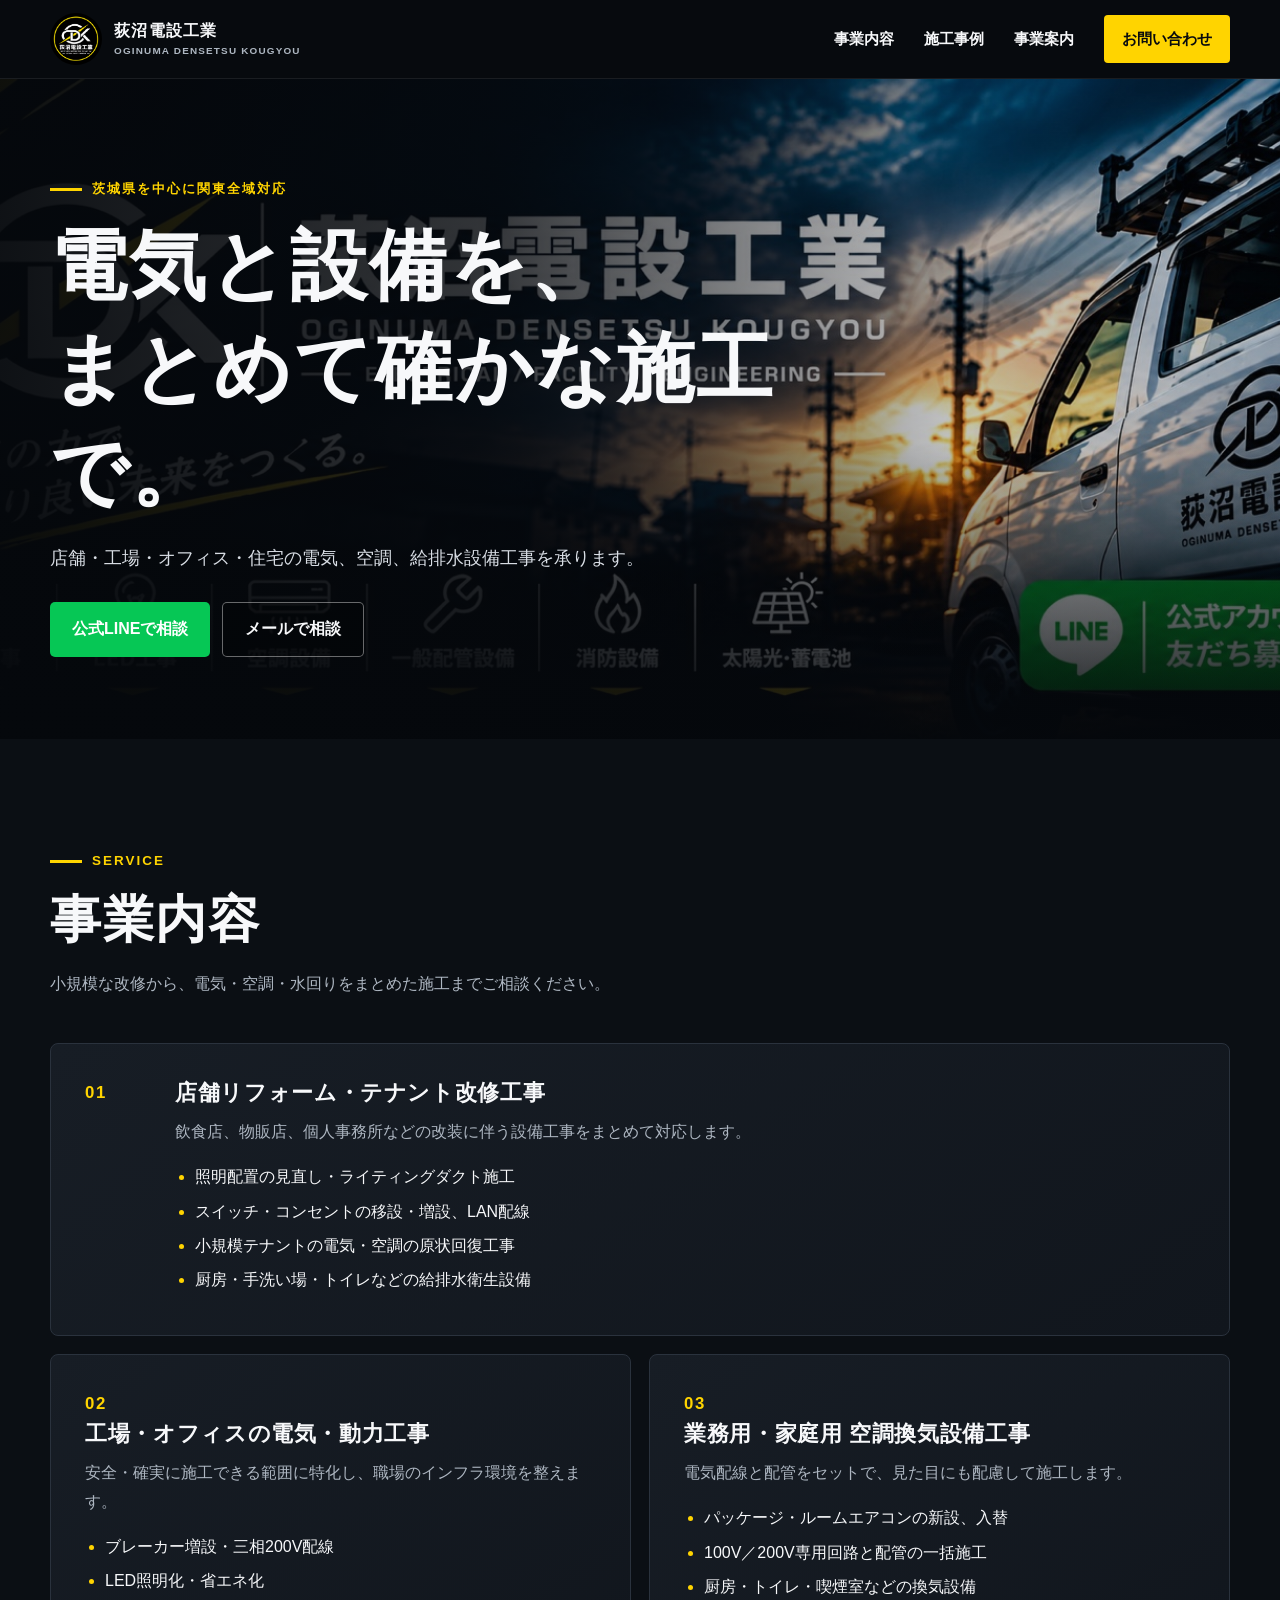
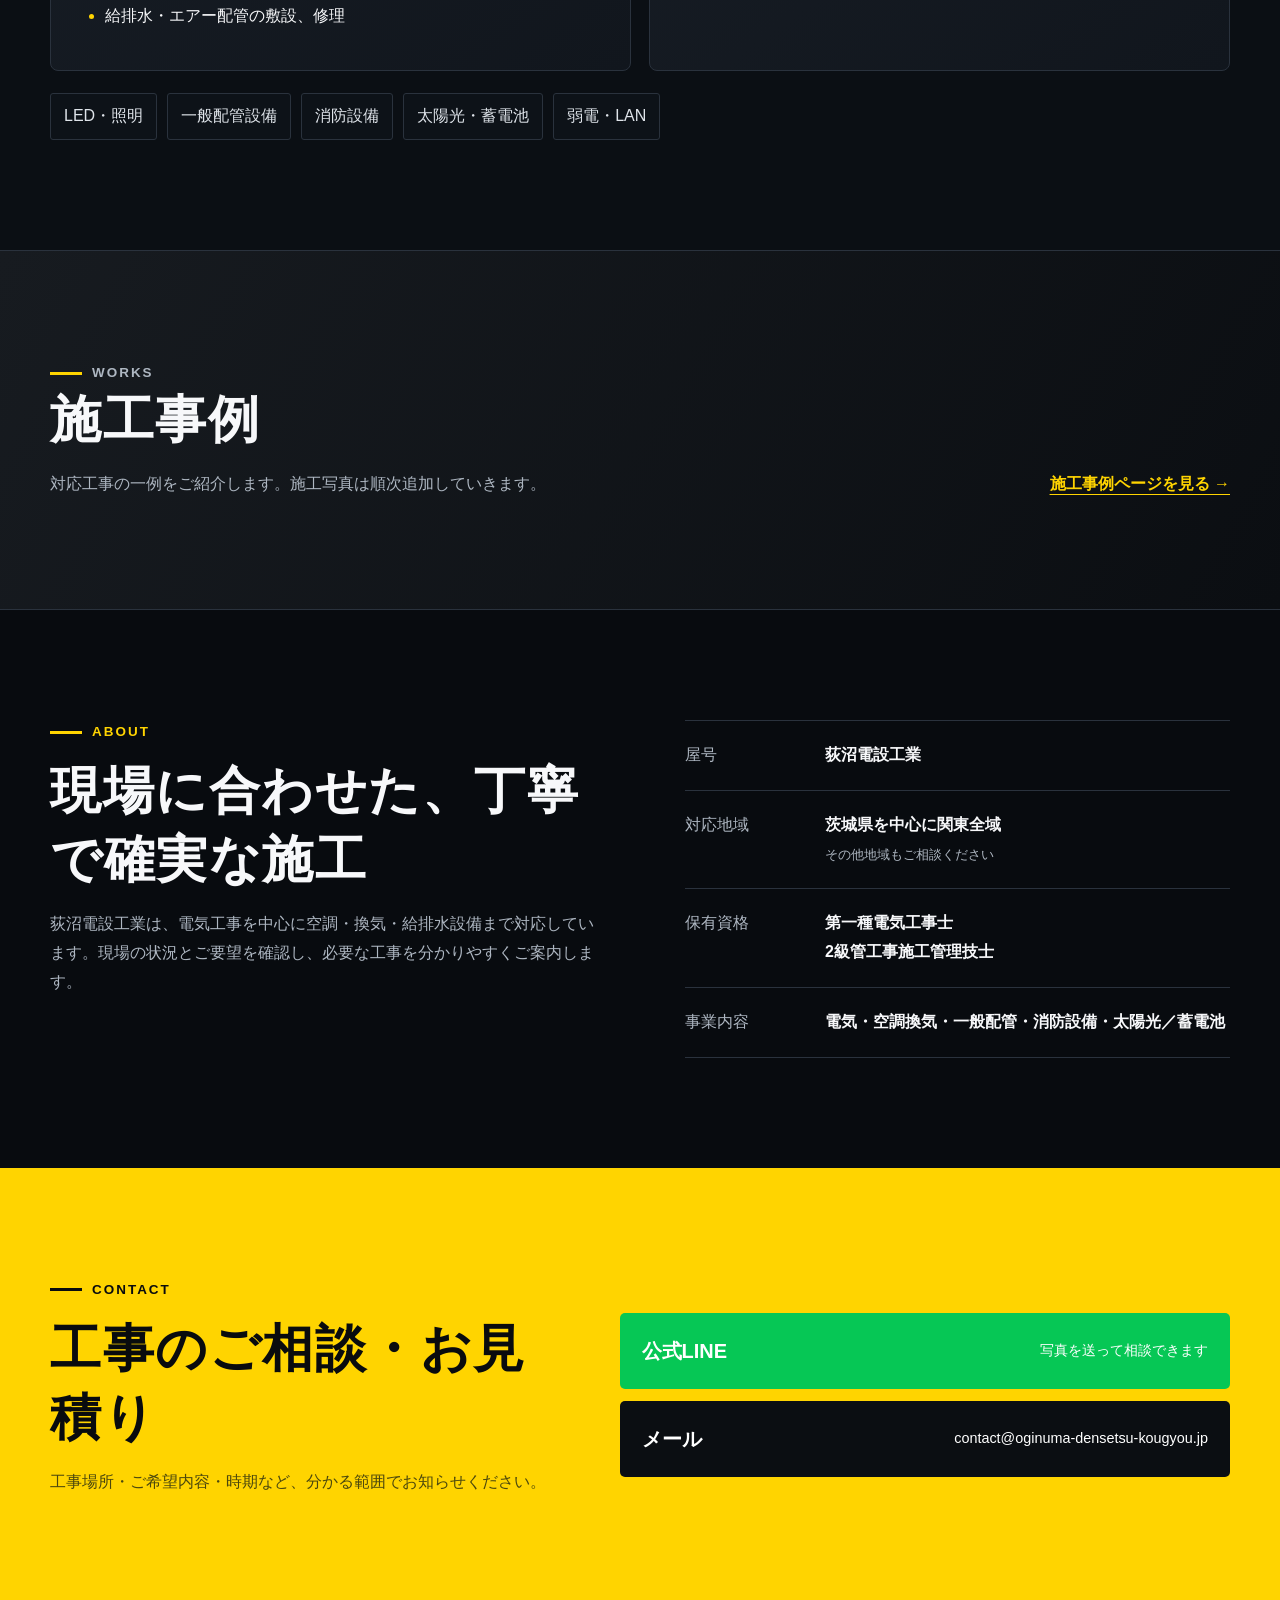
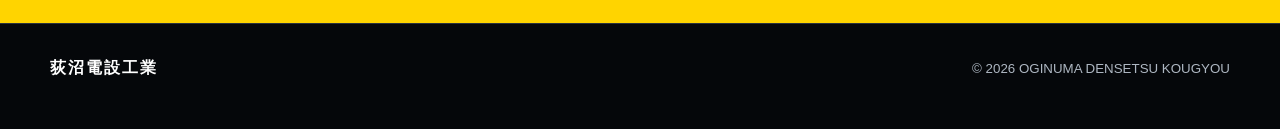
==== index.html @ 53ff3f4d "Add files via upload" ====
<!doctype html>
<html lang="ja">
<head>
  <meta charset="utf-8">
  <meta name="viewport" content="width=device-width, initial-scale=1">
  <title>荻沼電設工業｜茨城県の電気・空調・設備工事</title>
  <meta name="description" content="茨城県を中心に関東全域で、店舗・テナント改修、電気・動力、空調換気、給排水設備工事に対応する荻沼電設工業です。">
  <meta name="theme-color" content="#080b0f">
  <link rel="icon" type="image/svg+xml" href="data:image/svg+xml,%3Csvg xmlns='http://www.w3.org/2000/svg' viewBox='0 0 64 64'%3E%3Crect width='64' height='64' rx='12' fill='%23080b0f'/%3E%3Cpath d='M37 5 13 36h16l-3 23 25-34H35z' fill='%23ffd400'/%3E%3C/svg%3E">
  <link rel="stylesheet" href="style.css">
</head>
<body>
  <a class="skip-link" href="#main">本文へ移動</a>
  <header class="site-header">
    <div class="container header-inner">
      <a class="brand" href="index.html" aria-label="荻沼電設工業 ホーム">
        <img src="images/logo.png" alt="荻沼電設工業" width="64" height="64">
        <span>荻沼電設工業<small>OGINUMA DENSETSU KOUGYOU</small></span>
      </a>
      <button class="menu-button" type="button" aria-expanded="false" aria-controls="global-nav">メニュー</button>
      <nav id="global-nav" class="global-nav" aria-label="メインメニュー">
        <a href="#services">事業内容</a>
        <a href="works.html">施工事例</a>
        <a href="#about">事業案内</a>
        <a class="nav-contact" href="#contact">お問い合わせ</a>
      </nav>
    </div>
  </header>

  <main id="main">
    <section class="hero" aria-labelledby="hero-title">
      <img class="hero-image" src="images/hero.jpg" alt="荻沼電設工業のサービス案内と工事車両" width="1536" height="630">
      <div class="hero-shade"></div>
      <div class="container hero-content">
        <p class="eyebrow">茨城県を中心に関東全域対応</p>
        <h1 id="hero-title">電気と設備を、<br>まとめて確かな施工で。</h1>
        <p>店舗・工場・オフィス・住宅の電気、空調、給排水設備工事を承ります。</p>
        <div class="button-row">
          <a class="button button-line" href="https://lin.ee/7Vu7GOu" target="_blank" rel="noopener">公式LINEで相談</a>
          <a class="button button-ghost" href="mailto:contact@oginuma-densetsu-kougyou.jp">メールで相談</a>
        </div>
      </div>
    </section>

    <section id="services" class="section services-section">
      <div class="container">
        <div class="section-heading">
          <p class="eyebrow">SERVICE</p>
          <h2>事業内容</h2>
          <p>小規模な改修から、電気・空調・水回りをまとめた施工までご相談ください。</p>
        </div>
        <div class="service-grid">
          <article class="service-card service-card-wide">
            <span class="card-number">01</span>
            <div>
              <h3>店舗リフォーム・テナント改修工事</h3>
              <p>飲食店、物販店、個人事務所などの改装に伴う設備工事をまとめて対応します。</p>
              <ul>
                <li>照明配置の見直し・ライティングダクト施工</li>
                <li>スイッチ・コンセントの移設・増設、LAN配線</li>
                <li>小規模テナントの電気・空調の原状回復工事</li>
                <li>厨房・手洗い場・トイレなどの給排水衛生設備</li>
              </ul>
            </div>
          </article>
          <article class="service-card">
            <span class="card-number">02</span>
            <h3>工場・オフィスの電気・動力工事</h3>
            <p>安全・確実に施工できる範囲に特化し、職場のインフラ環境を整えます。</p>
            <ul>
              <li>ブレーカー増設・三相200V配線</li>
              <li>LED照明化・省エネ化</li>
              <li>給排水・エアー配管の敷設、修理</li>
            </ul>
          </article>
          <article class="service-card">
            <span class="card-number">03</span>
            <h3>業務用・家庭用 空調換気設備工事</h3>
            <p>電気配線と配管をセットで、見た目にも配慮して施工します。</p>
            <ul>
              <li>パッケージ・ルームエアコンの新設、入替</li>
              <li>100V／200V専用回路と配管の一括施工</li>
              <li>厨房・トイレ・喫煙室などの換気設備</li>
            </ul>
          </article>
        </div>
        <div class="service-tags" aria-label="その他の対応工事">
          <span>LED・照明</span><span>一般配管設備</span><span>消防設備</span><span>太陽光・蓄電池</span><span>弱電・LAN</span>
        </div>
      </div>
    </section>

    <section class="section works-preview">
      <div class="container split-heading">
        <div>
          <p class="eyebrow">WORKS</p>
          <h2>施工事例</h2>
          <p>対応工事の一例をご紹介します。施工写真は順次追加していきます。</p>
        </div>
        <a class="text-link" href="works.html">施工事例ページを見る <span aria-hidden="true">→</span></a>
      </div>
    </section>

    <section id="about" class="section about-section">
      <div class="container about-grid">
        <div>
          <p class="eyebrow">ABOUT</p>
          <h2>現場に合わせた、丁寧で確実な施工</h2>
          <p>荻沼電設工業は、電気工事を中心に空調・換気・給排水設備まで対応しています。現場の状況とご要望を確認し、必要な工事を分かりやすくご案内します。</p>
        </div>
        <dl class="about-list">
          <div><dt>屋号</dt><dd>荻沼電設工業</dd></div>
          <div><dt>対応地域</dt><dd>茨城県を中心に関東全域<br><small>その他地域もご相談ください</small></dd></div>
          <div><dt>保有資格</dt><dd>第一種電気工事士<br>2級管工事施工管理技士</dd></div>
          <div><dt>事業内容</dt><dd>電気・空調換気・一般配管・消防設備・太陽光／蓄電池</dd></div>
        </dl>
      </div>
    </section>

    <section id="contact" class="section contact-section">
      <div class="container contact-inner">
        <div>
          <p class="eyebrow">CONTACT</p>
          <h2>工事のご相談・お見積り</h2>
          <p>工事場所・ご希望内容・時期など、分かる範囲でお知らせください。</p>
        </div>
        <div class="contact-actions">
          <a class="contact-card line-card" href="https://lin.ee/7Vu7GOu" target="_blank" rel="noopener"><strong>公式LINE</strong><span>写真を送って相談できます</span></a>
          <a class="contact-card mail-card" href="mailto:contact@oginuma-densetsu-kougyou.jp"><strong>メール</strong><span>contact@oginuma-densetsu-kougyou.jp</span></a>
        </div>
      </div>
    </section>
  </main>

  <footer class="site-footer">
    <div class="container footer-inner">
      <p class="footer-brand">荻沼電設工業</p>
      <p><small>© <span id="year"></span> OGINUMA DENSETSU KOUGYOU</small></p>
    </div>
  </footer>
  <script src="script.js"></script>
</body>
</html>
---- style.css ----
:root{--bg:#080b0f;--panel:#11161d;--panel-2:#171d25;--text:#f7f8fa;--muted:#aeb7c2;--yellow:#ffd400;--line:#2a323d;--green:#06c755;--max:1180px;--shadow:0 20px 60px rgba(0,0,0,.25)}
*{box-sizing:border-box}html{scroll-behavior:smooth}body{margin:0;background:var(--bg);color:var(--text);font-family:-apple-system,BlinkMacSystemFont,"Segoe UI","Noto Sans JP","Hiragino Kaku Gothic ProN",Meiryo,sans-serif;line-height:1.8}img{display:block;max-width:100%}a{color:inherit}h1,h2,h3,p{margin-top:0}h1,h2,h3{line-height:1.35;letter-spacing:.03em}h2{font-size:clamp(2rem,4vw,3.4rem);margin-bottom:1rem}h3{font-size:1.35rem;margin-bottom:.7rem}.container{width:min(calc(100% - 40px),var(--max));margin-inline:auto}.skip-link{position:fixed;left:16px;top:-100px;background:var(--yellow);color:#000;padding:8px 14px;z-index:999}.skip-link:focus{top:12px}.site-header{position:sticky;top:0;z-index:50;background:rgba(8,11,15,.93);border-bottom:1px solid rgba(255,255,255,.08);backdrop-filter:blur(14px)}.header-inner{min-height:78px;display:flex;align-items:center;justify-content:space-between;gap:24px}.brand{display:flex;align-items:center;gap:12px;text-decoration:none;font-weight:800;letter-spacing:.08em}.brand img{width:52px;height:52px;border-radius:50%}.brand span{line-height:1.25}.brand small{display:block;color:var(--muted);font-size:.62rem;letter-spacing:.12em;margin-top:4px}.global-nav{display:flex;align-items:center;gap:30px}.global-nav a{text-decoration:none;font-size:.95rem;font-weight:650}.global-nav a:hover,.global-nav a:focus-visible{color:var(--yellow)}.global-nav .nav-contact{background:var(--yellow);color:#090b0e;padding:10px 18px;border-radius:4px}.menu-button{display:none;background:none;border:1px solid var(--line);color:var(--text);padding:8px 12px;font:inherit}.hero{position:relative;min-height:660px;display:grid;align-items:end;overflow:hidden}.hero-image{position:absolute;inset:0;width:100%;height:100%;object-fit:cover;object-position:center}.hero-shade{position:absolute;inset:0;background:linear-gradient(90deg,rgba(5,8,12,.96) 0%,rgba(5,8,12,.82) 38%,rgba(5,8,12,.24) 75%),linear-gradient(0deg,rgba(5,8,12,.92),transparent 45%)}.hero-content{position:relative;padding-bottom:82px;max-width:var(--max);width:min(calc(100% - 40px),var(--max))}.eyebrow{display:flex;align-items:center;gap:10px;color:var(--yellow);font-weight:800;font-size:.84rem;letter-spacing:.15em;margin-bottom:12px}.eyebrow::before{content:"";width:32px;height:3px;background:var(--yellow)}.hero h1{font-size:clamp(2.5rem,6vw,5rem);margin:0 0 18px;max-width:800px}.hero-content>p:not(.eyebrow){font-size:1.1rem;color:#d9dee5;max-width:660px}.button-row{display:flex;flex-wrap:wrap;gap:12px;margin-top:28px}.button{display:inline-flex;align-items:center;justify-content:center;min-height:52px;padding:12px 22px;border-radius:5px;text-decoration:none;font-weight:800;transition:.2s transform,.2s filter}.button:hover{transform:translateY(-2px);filter:brightness(1.06)}.button-line{background:var(--green);color:#fff}.button-ghost{border:1px solid rgba(255,255,255,.4);background:rgba(0,0,0,.22)}.section{padding:110px 0}.section-heading{max-width:760px;margin-bottom:44px}.section-heading>p:last-child,.split-heading p,.about-grid>div>p:last-child,.contact-inner p,.page-hero p{color:var(--muted)}.services-section{background:#0b0f14}.service-grid{display:grid;grid-template-columns:repeat(2,minmax(0,1fr));gap:18px}.service-card{position:relative;background:linear-gradient(145deg,var(--panel-2),var(--panel));border:1px solid var(--line);padding:34px;border-radius:8px;overflow:hidden}.service-card-wide{grid-column:1/-1;display:grid;grid-template-columns:90px 1fr}.card-number{color:var(--yellow);font-size:1.05rem;font-weight:900;letter-spacing:.1em}.service-card p{color:var(--muted)}.service-card ul{padding-left:1.25rem;margin:1rem 0 0}.service-card li{margin:.35rem 0}.service-card li::marker{color:var(--yellow)}.service-tags{display:flex;flex-wrap:wrap;gap:10px;margin-top:22px}.service-tags span{border:1px solid var(--line);background:#0d1218;color:#dfe4ea;padding:8px 13px;border-radius:3px}.works-preview{border-top:1px solid var(--line);border-bottom:1px solid var(--line);background:linear-gradient(120deg,#171b20,#0b0e12)}.split-heading{display:flex;justify-content:space-between;align-items:end;gap:30px}.split-heading p{margin-bottom:0}.text-link{color:var(--yellow);font-weight:800;white-space:nowrap;text-underline-offset:5px}.about-section{background:#080b0f}.about-grid{display:grid;grid-template-columns:1fr 1fr;gap:90px;align-items:start}.about-list{margin:0;border-top:1px solid var(--line)}.about-list>div{display:grid;grid-template-columns:120px 1fr;gap:20px;padding:20px 0;border-bottom:1px solid var(--line)}.about-list dt{color:var(--muted)}.about-list dd{margin:0;font-weight:650}.about-list small{color:var(--muted);font-weight:400}.contact-section{background:var(--yellow);color:#090b0e}.contact-section .eyebrow{color:#090b0e}.contact-section .eyebrow::before{background:#090b0e}.contact-inner{display:grid;grid-template-columns:.9fr 1.1fr;align-items:center;gap:70px}.contact-inner p{color:#4c480d}.contact-actions{display:grid;gap:12px}.contact-card{display:flex;justify-content:space-between;align-items:center;gap:20px;padding:20px 22px;text-decoration:none;border-radius:5px}.contact-card strong{font-size:1.25rem}.contact-card span{font-size:.9rem;text-align:right}.line-card{background:var(--green);color:#fff}.mail-card{background:#0b0e12;color:#fff}.site-footer{padding:30px 0;background:#05070a;border-top:1px solid var(--line)}.footer-inner{display:flex;justify-content:space-between;align-items:center;gap:24px;color:var(--muted)}.footer-brand{color:#fff;font-weight:850;letter-spacing:.12em}.page-hero{padding:100px 0 70px;background:radial-gradient(circle at 80% 20%,rgba(255,212,0,.16),transparent 28%),linear-gradient(120deg,#151a21,#090c10)}.page-hero h1{font-size:clamp(2.7rem,7vw,5.4rem);margin-bottom:12px}.works-grid{display:grid;gap:24px}.work-card{display:grid;grid-template-columns:minmax(280px,.72fr) 1.28fr;background:var(--panel);border:1px solid var(--line);border-radius:8px;overflow:hidden}.work-visual{min-height:260px;padding:28px;background:linear-gradient(135deg,#222a34,#0e1217);display:flex;flex-direction:column;justify-content:space-between;border-right:4px solid var(--yellow)}.work-visual span{font-size:3.5rem;color:var(--yellow);font-weight:900}.work-visual strong{font-size:1.3rem}.work-body{padding:36px}.work-body h2{font-size:1.7rem}.work-body>p:last-child{color:var(--muted)}.work-category{display:inline-block;color:#0b0e12;background:var(--yellow);font-size:.78rem;font-weight:800;padding:3px 10px;margin-bottom:12px}.works-note{margin-top:26px;color:var(--muted);border-left:3px solid var(--yellow);padding-left:16px}.compact-contact .contact-inner{align-items:end}.compact-contact .button-row{margin:0;justify-content:flex-end}.compact-contact .button-ghost{border-color:#090b0e}.compact-contact .button-line{box-shadow:var(--shadow)}
@media (max-width:820px){.container{width:min(calc(100% - 28px),var(--max))}.header-inner{min-height:68px}.brand img{width:45px;height:45px}.brand small{display:none}.menu-button{display:block}.global-nav{display:none;position:absolute;top:68px;left:0;right:0;background:#0b0e12;border-bottom:1px solid var(--line);padding:18px 20px;flex-direction:column;align-items:stretch;gap:6px}.global-nav.open{display:flex}.global-nav a{padding:11px}.global-nav .nav-contact{text-align:center;margin-top:4px}.hero{min-height:690px;align-items:end}.hero-image{object-position:68% center}.hero-shade{background:linear-gradient(0deg,rgba(5,8,12,.98) 15%,rgba(5,8,12,.7) 65%,rgba(5,8,12,.35))}.hero-content{padding-bottom:48px;width:min(calc(100% - 28px),var(--max))}.hero h1{font-size:clamp(2.35rem,11vw,4.3rem)}.section{padding:76px 0}.service-grid,.about-grid,.contact-inner{grid-template-columns:1fr}.service-card-wide{grid-column:auto;display:block}.service-card-wide .card-number{display:block;margin-bottom:18px}.service-card{padding:26px}.split-heading{display:block}.split-heading .text-link{display:inline-block;margin-top:24px}.about-grid,.contact-inner{gap:38px}.contact-card{display:block}.contact-card span{display:block;text-align:left;margin-top:3px;overflow-wrap:anywhere}.work-card{grid-template-columns:1fr}.work-visual{min-height:180px;border-right:0;border-bottom:4px solid var(--yellow)}.work-body{padding:26px}.compact-contact .button-row{justify-content:flex-start}.footer-inner{display:block}.footer-inner p{margin-bottom:6px}}
@media (max-width:460px){.brand span{font-size:.92rem}.button{width:100%}.about-list>div{grid-template-columns:1fr;gap:4px}.hero-content>p:not(.eyebrow){font-size:1rem}.work-body h2{font-size:1.45rem}}
@media (prefers-reduced-motion:reduce){html{scroll-behavior:auto}.button{transition:none}}
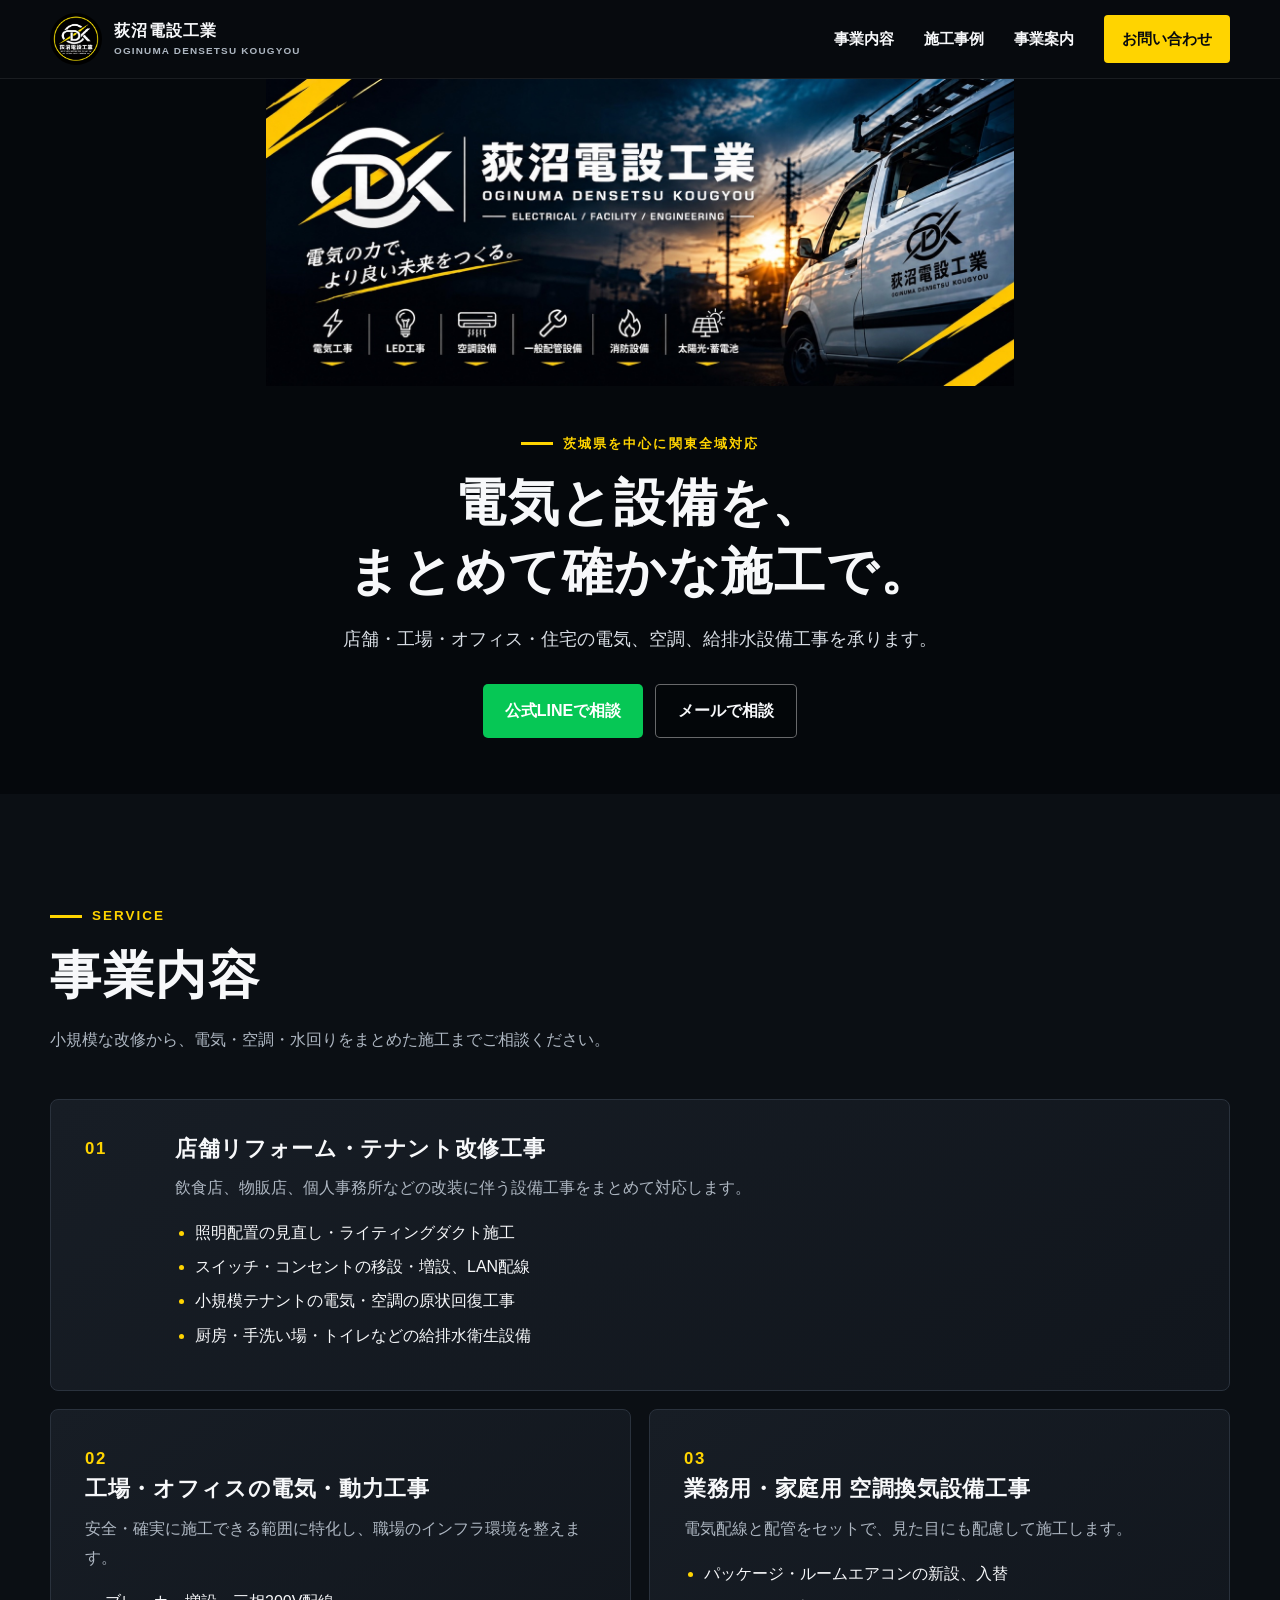
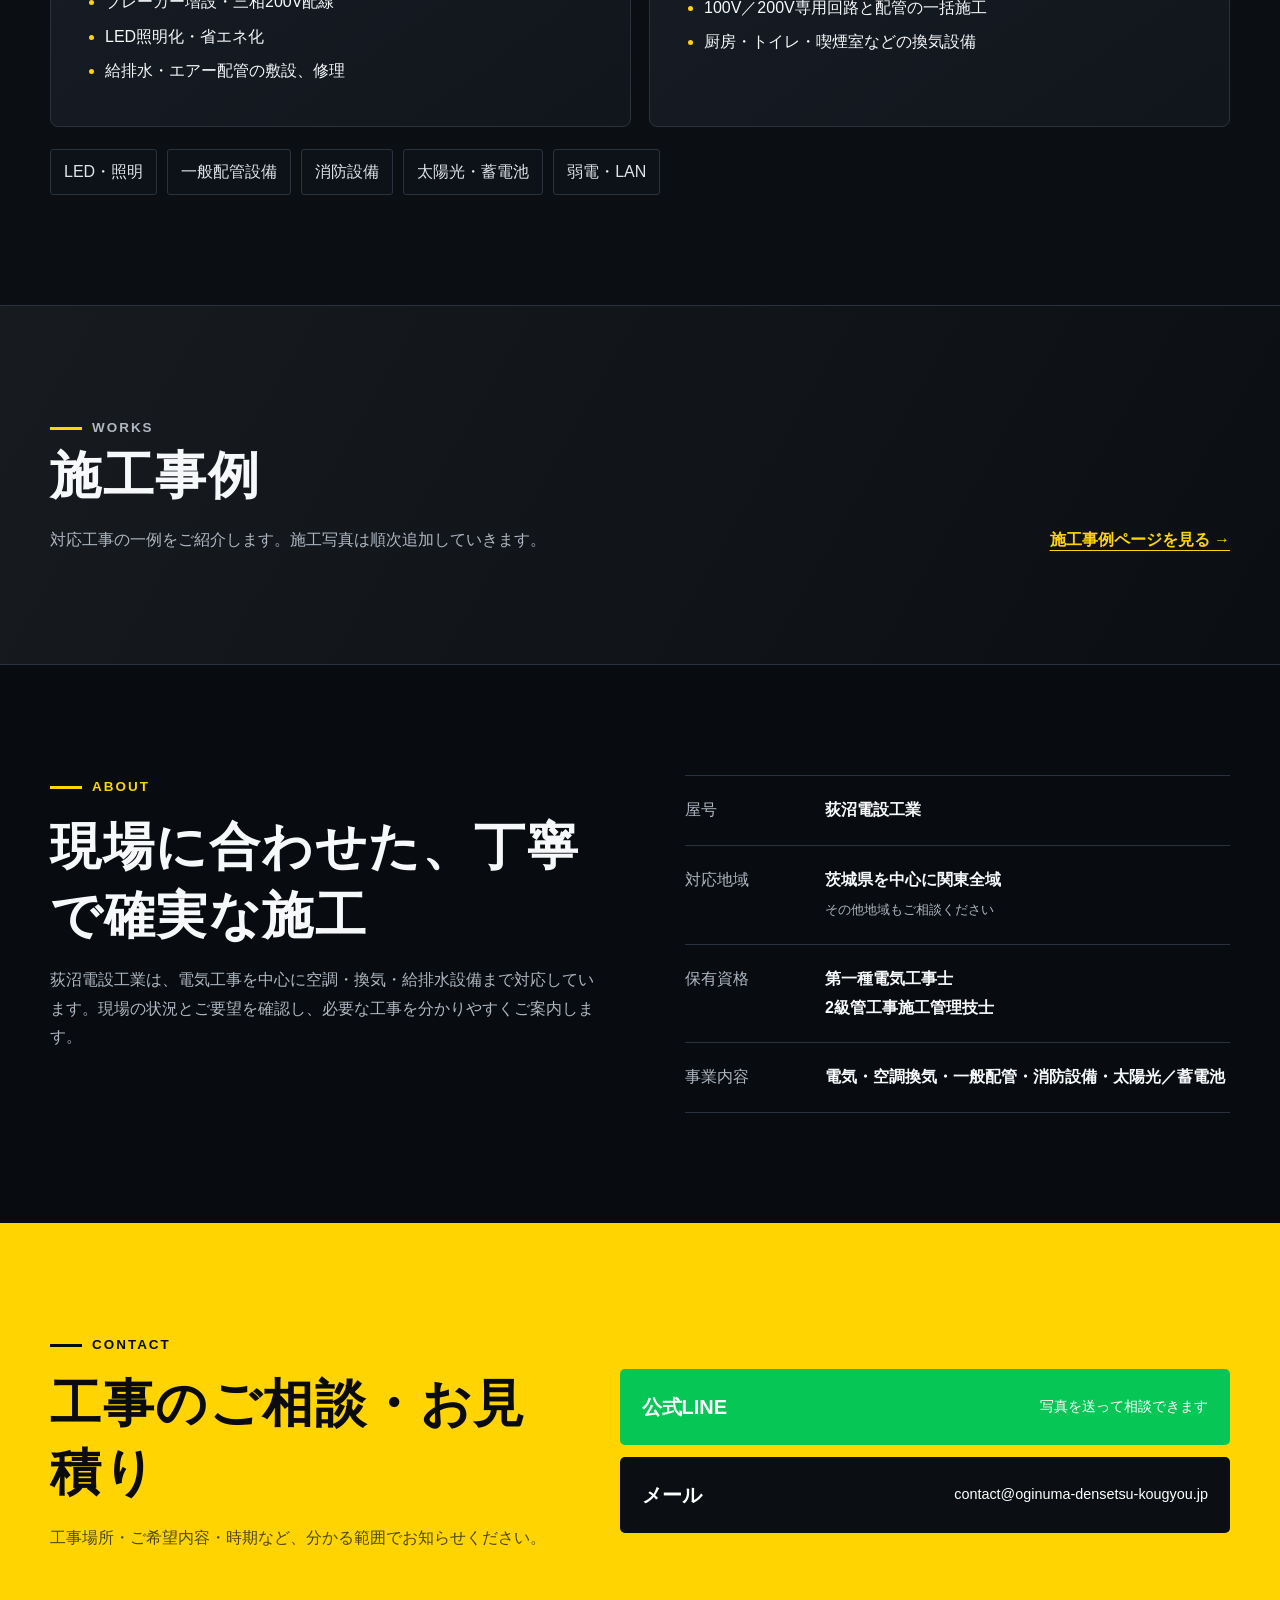
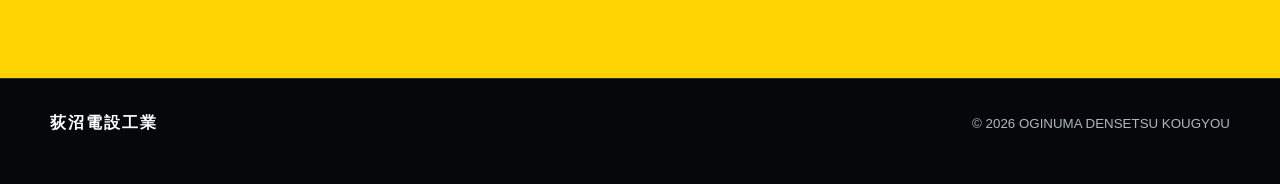
==== commit 6632dbf5: "Add files via upload" ====
--- a/index.html
+++ b/index.html
@@ -29,7 +29,7 @@
 
   <main id="main">
     <section class="hero" aria-labelledby="hero-title">
-      <img class="hero-image" src="images/hero.jpg" alt="荻沼電設工業のサービス案内と工事車両" width="1536" height="630">
+      <img class="hero-image" src="images/hero.jpg" alt="荻沼電設工業のロゴと工事車両" width="2149" height="732">
       <div class="hero-shade"></div>
       <div class="container hero-content">
         <p class="eyebrow">茨城県を中心に関東全域対応</p>
--- a/style.css
+++ b/style.css
@@ -1,5 +1,138 @@
 :root{--bg:#080b0f;--panel:#11161d;--panel-2:#171d25;--text:#f7f8fa;--muted:#aeb7c2;--yellow:#ffd400;--line:#2a323d;--green:#06c755;--max:1180px;--shadow:0 20px 60px rgba(0,0,0,.25)}
-*{box-sizing:border-box}html{scroll-behavior:smooth}body{margin:0;background:var(--bg);color:var(--text);font-family:-apple-system,BlinkMacSystemFont,"Segoe UI","Noto Sans JP","Hiragino Kaku Gothic ProN",Meiryo,sans-serif;line-height:1.8}img{display:block;max-width:100%}a{color:inherit}h1,h2,h3,p{margin-top:0}h1,h2,h3{line-height:1.35;letter-spacing:.03em}h2{font-size:clamp(2rem,4vw,3.4rem);margin-bottom:1rem}h3{font-size:1.35rem;margin-bottom:.7rem}.container{width:min(calc(100% - 40px),var(--max));margin-inline:auto}.skip-link{position:fixed;left:16px;top:-100px;background:var(--yellow);color:#000;padding:8px 14px;z-index:999}.skip-link:focus{top:12px}.site-header{position:sticky;top:0;z-index:50;background:rgba(8,11,15,.93);border-bottom:1px solid rgba(255,255,255,.08);backdrop-filter:blur(14px)}.header-inner{min-height:78px;display:flex;align-items:center;justify-content:space-between;gap:24px}.brand{display:flex;align-items:center;gap:12px;text-decoration:none;font-weight:800;letter-spacing:.08em}.brand img{width:52px;height:52px;border-radius:50%}.brand span{line-height:1.25}.brand small{display:block;color:var(--muted);font-size:.62rem;letter-spacing:.12em;margin-top:4px}.global-nav{display:flex;align-items:center;gap:30px}.global-nav a{text-decoration:none;font-size:.95rem;font-weight:650}.global-nav a:hover,.global-nav a:focus-visible{color:var(--yellow)}.global-nav .nav-contact{background:var(--yellow);color:#090b0e;padding:10px 18px;border-radius:4px}.menu-button{display:none;background:none;border:1px solid var(--line);color:var(--text);padding:8px 12px;font:inherit}.hero{position:relative;min-height:660px;display:grid;align-items:end;overflow:hidden}.hero-image{position:absolute;inset:0;width:100%;height:100%;object-fit:cover;object-position:center}.hero-shade{position:absolute;inset:0;background:linear-gradient(90deg,rgba(5,8,12,.96) 0%,rgba(5,8,12,.82) 38%,rgba(5,8,12,.24) 75%),linear-gradient(0deg,rgba(5,8,12,.92),transparent 45%)}.hero-content{position:relative;padding-bottom:82px;max-width:var(--max);width:min(calc(100% - 40px),var(--max))}.eyebrow{display:flex;align-items:center;gap:10px;color:var(--yellow);font-weight:800;font-size:.84rem;letter-spacing:.15em;margin-bottom:12px}.eyebrow::before{content:"";width:32px;height:3px;background:var(--yellow)}.hero h1{font-size:clamp(2.5rem,6vw,5rem);margin:0 0 18px;max-width:800px}.hero-content>p:not(.eyebrow){font-size:1.1rem;color:#d9dee5;max-width:660px}.button-row{display:flex;flex-wrap:wrap;gap:12px;margin-top:28px}.button{display:inline-flex;align-items:center;justify-content:center;min-height:52px;padding:12px 22px;border-radius:5px;text-decoration:none;font-weight:800;transition:.2s transform,.2s filter}.button:hover{transform:translateY(-2px);filter:brightness(1.06)}.button-line{background:var(--green);color:#fff}.button-ghost{border:1px solid rgba(255,255,255,.4);background:rgba(0,0,0,.22)}.section{padding:110px 0}.section-heading{max-width:760px;margin-bottom:44px}.section-heading>p:last-child,.split-heading p,.about-grid>div>p:last-child,.contact-inner p,.page-hero p{color:var(--muted)}.services-section{background:#0b0f14}.service-grid{display:grid;grid-template-columns:repeat(2,minmax(0,1fr));gap:18px}.service-card{position:relative;background:linear-gradient(145deg,var(--panel-2),var(--panel));border:1px solid var(--line);padding:34px;border-radius:8px;overflow:hidden}.service-card-wide{grid-column:1/-1;display:grid;grid-template-columns:90px 1fr}.card-number{color:var(--yellow);font-size:1.05rem;font-weight:900;letter-spacing:.1em}.service-card p{color:var(--muted)}.service-card ul{padding-left:1.25rem;margin:1rem 0 0}.service-card li{margin:.35rem 0}.service-card li::marker{color:var(--yellow)}.service-tags{display:flex;flex-wrap:wrap;gap:10px;margin-top:22px}.service-tags span{border:1px solid var(--line);background:#0d1218;color:#dfe4ea;padding:8px 13px;border-radius:3px}.works-preview{border-top:1px solid var(--line);border-bottom:1px solid var(--line);background:linear-gradient(120deg,#171b20,#0b0e12)}.split-heading{display:flex;justify-content:space-between;align-items:end;gap:30px}.split-heading p{margin-bottom:0}.text-link{color:var(--yellow);font-weight:800;white-space:nowrap;text-underline-offset:5px}.about-section{background:#080b0f}.about-grid{display:grid;grid-template-columns:1fr 1fr;gap:90px;align-items:start}.about-list{margin:0;border-top:1px solid var(--line)}.about-list>div{display:grid;grid-template-columns:120px 1fr;gap:20px;padding:20px 0;border-bottom:1px solid var(--line)}.about-list dt{color:var(--muted)}.about-list dd{margin:0;font-weight:650}.about-list small{color:var(--muted);font-weight:400}.contact-section{background:var(--yellow);color:#090b0e}.contact-section .eyebrow{color:#090b0e}.contact-section .eyebrow::before{background:#090b0e}.contact-inner{display:grid;grid-template-columns:.9fr 1.1fr;align-items:center;gap:70px}.contact-inner p{color:#4c480d}.contact-actions{display:grid;gap:12px}.contact-card{display:flex;justify-content:space-between;align-items:center;gap:20px;padding:20px 22px;text-decoration:none;border-radius:5px}.contact-card strong{font-size:1.25rem}.contact-card span{font-size:.9rem;text-align:right}.line-card{background:var(--green);color:#fff}.mail-card{background:#0b0e12;color:#fff}.site-footer{padding:30px 0;background:#05070a;border-top:1px solid var(--line)}.footer-inner{display:flex;justify-content:space-between;align-items:center;gap:24px;color:var(--muted)}.footer-brand{color:#fff;font-weight:850;letter-spacing:.12em}.page-hero{padding:100px 0 70px;background:radial-gradient(circle at 80% 20%,rgba(255,212,0,.16),transparent 28%),linear-gradient(120deg,#151a21,#090c10)}.page-hero h1{font-size:clamp(2.7rem,7vw,5.4rem);margin-bottom:12px}.works-grid{display:grid;gap:24px}.work-card{display:grid;grid-template-columns:minmax(280px,.72fr) 1.28fr;background:var(--panel);border:1px solid var(--line);border-radius:8px;overflow:hidden}.work-visual{min-height:260px;padding:28px;background:linear-gradient(135deg,#222a34,#0e1217);display:flex;flex-direction:column;justify-content:space-between;border-right:4px solid var(--yellow)}.work-visual span{font-size:3.5rem;color:var(--yellow);font-weight:900}.work-visual strong{font-size:1.3rem}.work-body{padding:36px}.work-body h2{font-size:1.7rem}.work-body>p:last-child{color:var(--muted)}.work-category{display:inline-block;color:#0b0e12;background:var(--yellow);font-size:.78rem;font-weight:800;padding:3px 10px;margin-bottom:12px}.works-note{margin-top:26px;color:var(--muted);border-left:3px solid var(--yellow);padding-left:16px}.compact-contact .contact-inner{align-items:end}.compact-contact .button-row{margin:0;justify-content:flex-end}.compact-contact .button-ghost{border-color:#090b0e}.compact-contact .button-line{box-shadow:var(--shadow)}
-@media (max-width:820px){.container{width:min(calc(100% - 28px),var(--max))}.header-inner{min-height:68px}.brand img{width:45px;height:45px}.brand small{display:none}.menu-button{display:block}.global-nav{display:none;position:absolute;top:68px;left:0;right:0;background:#0b0e12;border-bottom:1px solid var(--line);padding:18px 20px;flex-direction:column;align-items:stretch;gap:6px}.global-nav.open{display:flex}.global-nav a{padding:11px}.global-nav .nav-contact{text-align:center;margin-top:4px}.hero{min-height:690px;align-items:end}.hero-image{object-position:68% center}.hero-shade{background:linear-gradient(0deg,rgba(5,8,12,.98) 15%,rgba(5,8,12,.7) 65%,rgba(5,8,12,.35))}.hero-content{padding-bottom:48px;width:min(calc(100% - 28px),var(--max))}.hero h1{font-size:clamp(2.35rem,11vw,4.3rem)}.section{padding:76px 0}.service-grid,.about-grid,.contact-inner{grid-template-columns:1fr}.service-card-wide{grid-column:auto;display:block}.service-card-wide .card-number{display:block;margin-bottom:18px}.service-card{padding:26px}.split-heading{display:block}.split-heading .text-link{display:inline-block;margin-top:24px}.about-grid,.contact-inner{gap:38px}.contact-card{display:block}.contact-card span{display:block;text-align:left;margin-top:3px;overflow-wrap:anywhere}.work-card{grid-template-columns:1fr}.work-visual{min-height:180px;border-right:0;border-bottom:4px solid var(--yellow)}.work-body{padding:26px}.compact-contact .button-row{justify-content:flex-start}.footer-inner{display:block}.footer-inner p{margin-bottom:6px}}
-@media (max-width:460px){.brand span{font-size:.92rem}.button{width:100%}.about-list>div{grid-template-columns:1fr;gap:4px}.hero-content>p:not(.eyebrow){font-size:1rem}.work-body h2{font-size:1.45rem}}
-@media (prefers-reduced-motion:reduce){html{scroll-behavior:auto}.button{transition:none}}
+
+*{box-sizing:border-box}
+html{scroll-behavior:smooth}
+body{margin:0;background:var(--bg);color:var(--text);font-family:-apple-system,BlinkMacSystemFont,"Segoe UI","Noto Sans JP","Hiragino Kaku Gothic ProN",Meiryo,sans-serif;line-height:1.8}
+img{display:block;max-width:100%}
+a{color:inherit}
+h1,h2,h3,p{margin-top:0}
+h1,h2,h3{line-height:1.35;letter-spacing:.03em}
+h2{font-size:clamp(2rem,4vw,3.4rem);margin-bottom:1rem}
+h3{font-size:1.35rem;margin-bottom:.7rem}
+.container{width:min(calc(100% - 40px),var(--max));margin-inline:auto}
+.skip-link{position:fixed;left:16px;top:-100px;background:var(--yellow);color:#000;padding:8px 14px;z-index:999}
+.skip-link:focus{top:12px}
+.site-header{position:sticky;top:0;z-index:50;background:rgba(8,11,15,.93);border-bottom:1px solid rgba(255,255,255,.08);backdrop-filter:blur(14px)}
+.header-inner{min-height:78px;display:flex;align-items:center;justify-content:space-between;gap:24px}
+.brand{display:flex;align-items:center;gap:12px;text-decoration:none;font-weight:800;letter-spacing:.08em}
+.brand img{width:52px;height:52px;border-radius:50%}
+.brand span{line-height:1.25}
+.brand small{display:block;color:var(--muted);font-size:.62rem;letter-spacing:.12em;margin-top:4px}
+.global-nav{display:flex;align-items:center;gap:30px}
+.global-nav a{text-decoration:none;font-size:.95rem;font-weight:650}
+.global-nav a:hover,.global-nav a:focus-visible{color:var(--yellow)}
+.global-nav .nav-contact{background:var(--yellow);color:#090b0e;padding:10px 18px;border-radius:4px}
+.menu-button{display:none;background:none;border:1px solid var(--line);color:var(--text);padding:8px 12px;font:inherit}
+.hero{position:relative;display:block;overflow:hidden;background:#05080c}
+.hero-image{position:relative;width:min(100%,900px);height:auto;aspect-ratio:2149/732;object-fit:contain;object-position:center;margin:0 auto}
+.hero-shade{display:none}
+.hero-content{position:relative;padding-top:46px;padding-bottom:56px;max-width:var(--max);width:min(calc(100% - 40px),var(--max));text-align:center}
+.eyebrow{display:flex;align-items:center;gap:10px;color:var(--yellow);font-weight:800;font-size:.84rem;letter-spacing:.15em;margin-bottom:12px}
+.eyebrow::before{content:"";width:32px;height:3px;background:var(--yellow)}
+.hero .eyebrow{justify-content:center}
+.hero h1{font-size:clamp(2.35rem,4vw,3.8rem);margin:0 auto 18px;max-width:920px}
+.hero-content>p:not(.eyebrow){font-size:1.1rem;color:#d9dee5;max-width:760px;margin-left:auto;margin-right:auto}
+.hero .button-row{justify-content:center}
+.button-row{display:flex;flex-wrap:wrap;gap:12px;margin-top:28px}
+.button{display:inline-flex;align-items:center;justify-content:center;min-height:52px;padding:12px 22px;border-radius:5px;text-decoration:none;font-weight:800;transition:.2s transform,.2s filter}
+.button:hover{transform:translateY(-2px);filter:brightness(1.06)}
+.button-line{background:var(--green);color:#fff}
+.button-ghost{border:1px solid rgba(255,255,255,.4);background:rgba(0,0,0,.22)}
+.section{padding:110px 0}
+.section-heading{max-width:760px;margin-bottom:44px}
+.section-heading>p:last-child,.split-heading p,.about-grid>div>p:last-child,.contact-inner p,.page-hero p{color:var(--muted)}
+.services-section{background:#0b0f14}
+.service-grid{display:grid;grid-template-columns:repeat(2,minmax(0,1fr));gap:18px}
+.service-card{position:relative;background:linear-gradient(145deg,var(--panel-2),var(--panel));border:1px solid var(--line);padding:34px;border-radius:8px;overflow:hidden}
+.service-card-wide{grid-column:1/-1;display:grid;grid-template-columns:90px 1fr}
+.card-number{color:var(--yellow);font-size:1.05rem;font-weight:900;letter-spacing:.1em}
+.service-card p{color:var(--muted)}
+.service-card ul{padding-left:1.25rem;margin:1rem 0 0}
+.service-card li{margin:.35rem 0}
+.service-card li::marker{color:var(--yellow)}
+.service-tags{display:flex;flex-wrap:wrap;gap:10px;margin-top:22px}
+.service-tags span{border:1px solid var(--line);background:#0d1218;color:#dfe4ea;padding:8px 13px;border-radius:3px}
+.works-preview{border-top:1px solid var(--line);border-bottom:1px solid var(--line);background:linear-gradient(120deg,#171b20,#0b0e12)}
+.split-heading{display:flex;justify-content:space-between;align-items:end;gap:30px}
+.split-heading p{margin-bottom:0}
+.text-link{color:var(--yellow);font-weight:800;white-space:nowrap;text-underline-offset:5px}
+.about-section{background:#080b0f}
+.about-grid{display:grid;grid-template-columns:1fr 1fr;gap:90px;align-items:start}
+.about-list{margin:0;border-top:1px solid var(--line)}
+.about-list>div{display:grid;grid-template-columns:120px 1fr;gap:20px;padding:20px 0;border-bottom:1px solid var(--line)}
+.about-list dt{color:var(--muted)}
+.about-list dd{margin:0;font-weight:650}
+.about-list small{color:var(--muted);font-weight:400}
+.contact-section{background:var(--yellow);color:#090b0e}
+.contact-section .eyebrow{color:#090b0e}
+.contact-section .eyebrow::before{background:#090b0e}
+.contact-inner{display:grid;grid-template-columns:.9fr 1.1fr;align-items:center;gap:70px}
+.contact-inner p{color:#4c480d}
+.contact-actions{display:grid;gap:12px}
+.contact-card{display:flex;justify-content:space-between;align-items:center;gap:20px;padding:20px 22px;text-decoration:none;border-radius:5px}
+.contact-card strong{font-size:1.25rem}
+.contact-card span{font-size:.9rem;text-align:right}
+.line-card{background:var(--green);color:#fff}
+.mail-card{background:#0b0e12;color:#fff}
+.site-footer{padding:30px 0;background:#05070a;border-top:1px solid var(--line)}
+.footer-inner{display:flex;justify-content:space-between;align-items:center;gap:24px;color:var(--muted)}
+.footer-brand{color:#fff;font-weight:850;letter-spacing:.12em}
+.page-hero{padding:100px 0 70px;background:radial-gradient(circle at 80% 20%,rgba(255,212,0,.16),transparent 28%),linear-gradient(120deg,#151a21,#090c10)}
+.page-hero h1{font-size:clamp(2.7rem,7vw,5.4rem);margin-bottom:12px}
+.works-grid{display:grid;gap:24px}
+.work-card{display:grid;grid-template-columns:minmax(280px,.72fr) 1.28fr;background:var(--panel);border:1px solid var(--line);border-radius:8px;overflow:hidden}
+.work-visual{min-height:260px;padding:28px;background:linear-gradient(135deg,#222a34,#0e1217);display:flex;flex-direction:column;justify-content:space-between;border-right:4px solid var(--yellow)}
+.work-visual span{font-size:3.5rem;color:var(--yellow);font-weight:900}
+.work-visual strong{font-size:1.3rem}
+.work-body{padding:36px}
+.work-body h2{font-size:1.7rem}
+.work-body>p:last-child{color:var(--muted)}
+.work-category{display:inline-block;color:#0b0e12;background:var(--yellow);font-size:.78rem;font-weight:800;padding:3px 10px;margin-bottom:12px}
+.works-note{margin-top:26px;color:var(--muted);border-left:3px solid var(--yellow);padding-left:16px}
+.compact-contact .contact-inner{align-items:end}
+.compact-contact .button-row{margin:0;justify-content:flex-end}
+.compact-contact .button-ghost{border-color:#090b0e}
+.compact-contact .button-line{box-shadow:var(--shadow)}
+
+@media (max-width:820px){.container{width:min(calc(100% - 28px),var(--max))}
+.header-inner{min-height:68px}
+.brand img{width:45px;height:45px}
+.brand small{display:none}
+.menu-button{display:block}
+.global-nav{display:none;position:absolute;top:68px;left:0;right:0;background:#0b0e12;border-bottom:1px solid var(--line);padding:18px 20px;flex-direction:column;align-items:stretch;gap:6px}
+.global-nav.open{display:flex}
+.global-nav a{padding:11px}
+.global-nav .nav-contact{text-align:center;margin-top:4px}
+.hero{min-height:0}
+.hero-image{width:100%;height:auto;aspect-ratio:2149/732;object-fit:contain;object-position:center;opacity:1;-webkit-mask-image:none;mask-image:none}
+.hero-shade{display:none}
+.hero-content{padding-top:32px;padding-bottom:42px;width:min(calc(100% - 28px),var(--max))}
+.hero h1{font-size:clamp(2.15rem,9vw,3.2rem)}
+.section{padding:76px 0}
+.service-grid,.about-grid,.contact-inner{grid-template-columns:1fr}
+.service-card-wide{grid-column:auto;display:block}
+.service-card-wide .card-number{display:block;margin-bottom:18px}
+.service-card{padding:26px}
+.split-heading{display:block}
+.split-heading .text-link{display:inline-block;margin-top:24px}
+.about-grid,.contact-inner{gap:38px}
+.contact-card{display:block}
+.contact-card span{display:block;text-align:left;margin-top:3px;overflow-wrap:anywhere}
+.work-card{grid-template-columns:1fr}
+.work-visual{min-height:180px;border-right:0;border-bottom:4px solid var(--yellow)}
+.work-body{padding:26px}
+.compact-contact .button-row{justify-content:flex-start}
+.footer-inner{display:block}
+.footer-inner p{margin-bottom:6px}
+}
+
+@media (max-width:460px){.brand span{font-size:.92rem}
+.button{width:100%}
+.about-list>div{grid-template-columns:1fr;gap:4px}
+.hero-content>p:not(.eyebrow){font-size:1rem}
+.work-body h2{font-size:1.45rem}
+}
+
+@media (prefers-reduced-motion:reduce){html{scroll-behavior:auto}
+.button{transition:none}
+}
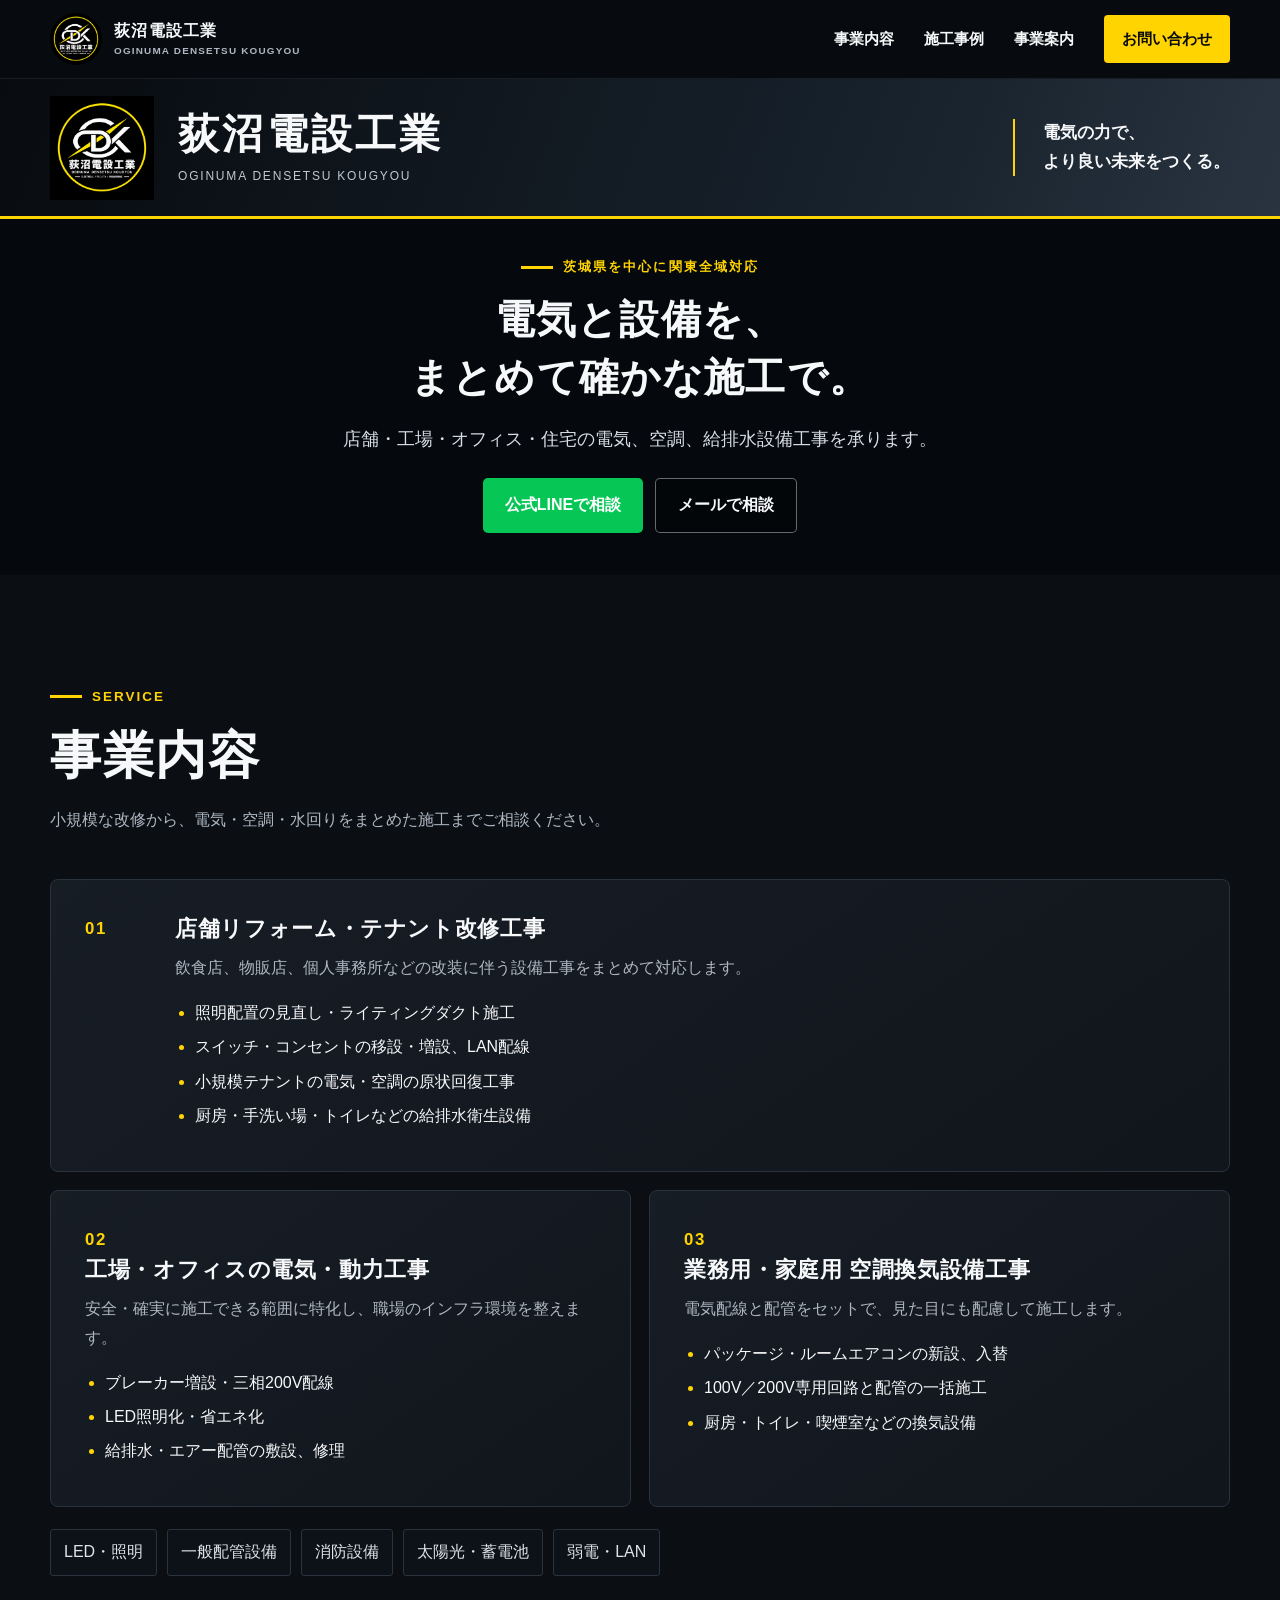
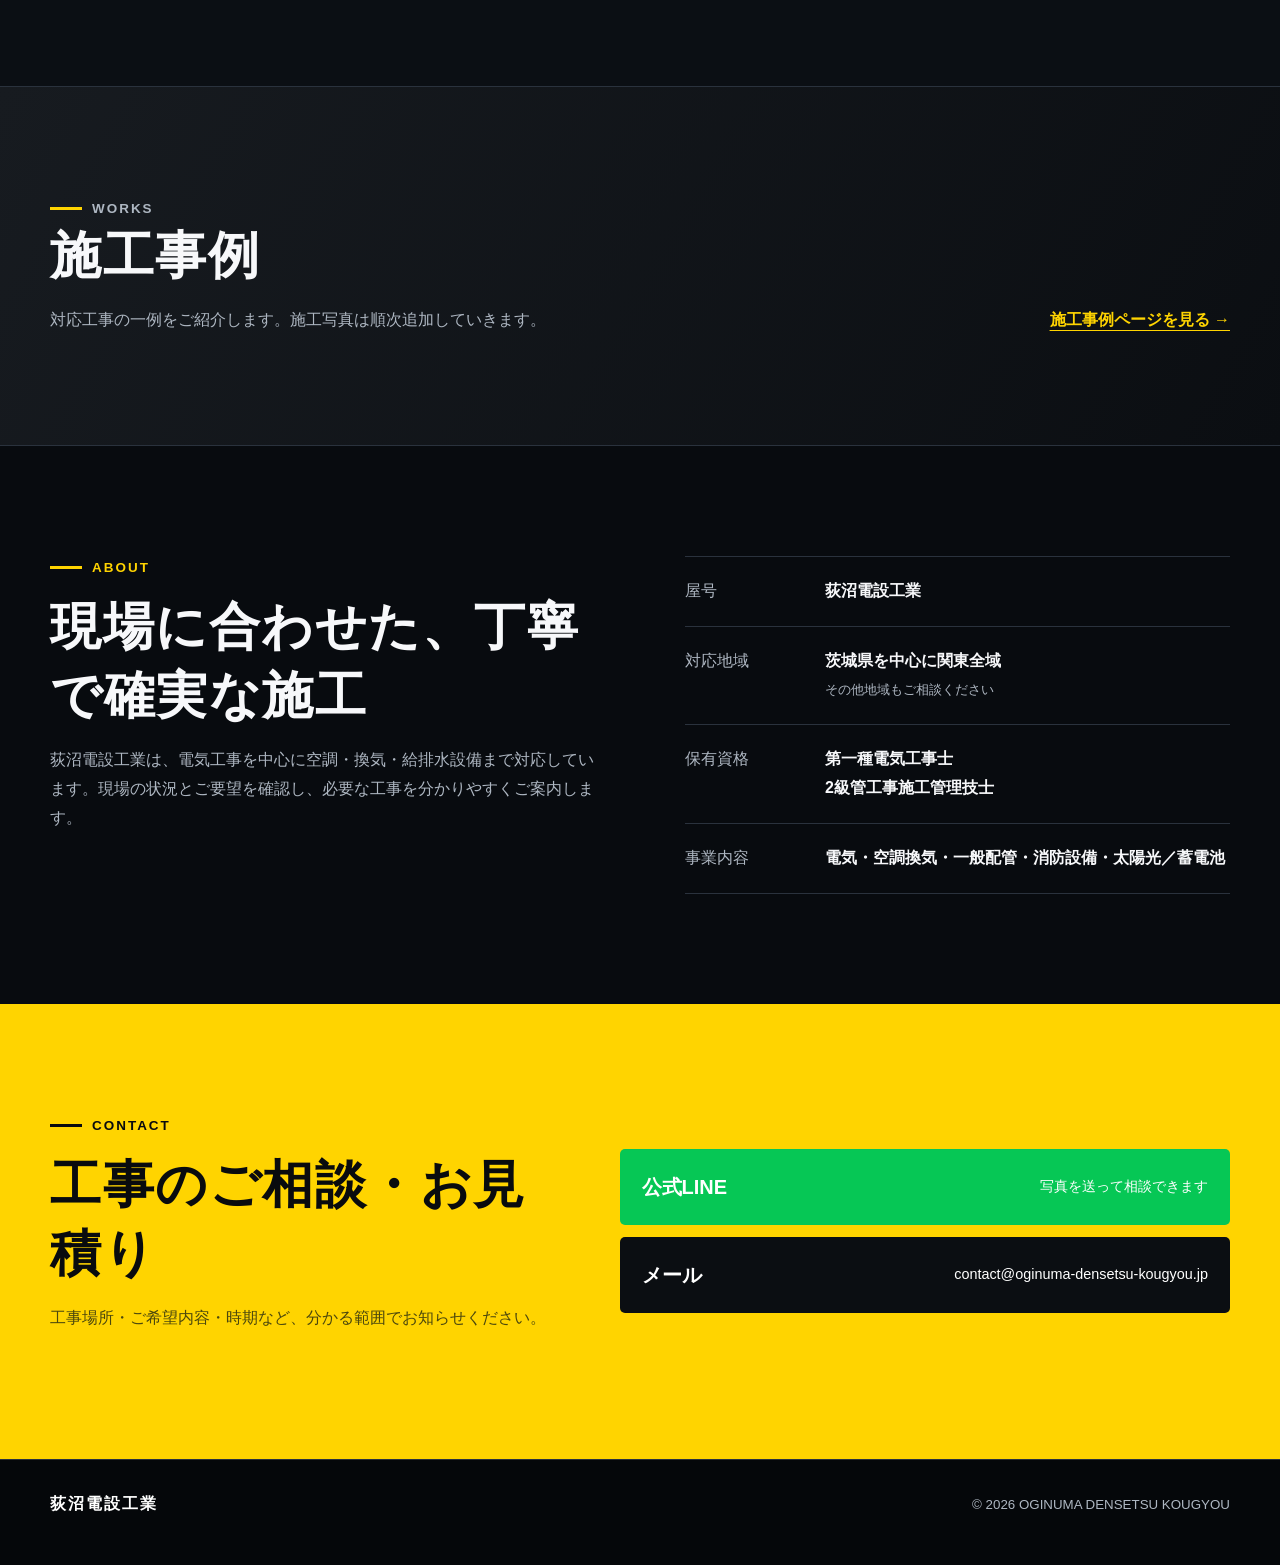
==== commit 39ccccff: "Add files via upload" ====
--- a/index.html
+++ b/index.html
@@ -7,7 +7,7 @@
   <meta name="description" content="茨城県を中心に関東全域で、店舗・テナント改修、電気・動力、空調換気、給排水設備工事に対応する荻沼電設工業です。">
   <meta name="theme-color" content="#080b0f">
   <link rel="icon" type="image/svg+xml" href="data:image/svg+xml,%3Csvg xmlns='http://www.w3.org/2000/svg' viewBox='0 0 64 64'%3E%3Crect width='64' height='64' rx='12' fill='%23080b0f'/%3E%3Cpath d='M37 5 13 36h16l-3 23 25-34H35z' fill='%23ffd400'/%3E%3C/svg%3E">
-  <link rel="stylesheet" href="style.css">
+  <link rel="stylesheet" href="style.css?v=brand-redesign-11">
 </head>
 <body>
   <a class="skip-link" href="#main">本文へ移動</a>
@@ -29,8 +29,13 @@
 
   <main id="main">
     <section class="hero" aria-labelledby="hero-title">
-      <img class="hero-image" src="images/hero.jpg" alt="荻沼電設工業のロゴと工事車両" width="2149" height="732">
-      <div class="hero-shade"></div>
+      <div class="identity-banner">
+        <div class="container identity-inner">
+          <img class="identity-logo" src="images/logo.png" alt="荻沼電設工業のロゴ" width="104" height="104">
+          <div class="identity-name"><strong>荻沼電設工業</strong><span>OGINUMA DENSETSU KOUGYOU</span></div>
+          <p class="identity-message">電気の力で、<br>より良い未来をつくる。</p>
+        </div>
+      </div>
       <div class="container hero-content">
         <p class="eyebrow">茨城県を中心に関東全域対応</p>
         <h1 id="hero-title">電気と設備を、<br>まとめて確かな施工で。</h1>
--- a/style.css
+++ b/style.css
@@ -133,6 +133,24 @@
 .work-body h2{font-size:1.45rem}
 }
 
+.identity-banner{width:100%;background:linear-gradient(110deg,#080b0f 0%,#18232e 72%,#293440 100%);border-bottom:3px solid var(--yellow)}
+.identity-inner{min-height:137px;display:flex;align-items:center;gap:24px;padding-block:12px}
+.identity-logo{width:104px;height:104px;object-fit:contain;flex-shrink:0}
+.identity-name{min-width:0}
+.identity-name strong{display:block;font-size:clamp(1.5rem,3.2vw,2.7rem);letter-spacing:.08em;line-height:1.3}
+.identity-name span{display:block;font-size:.75rem;letter-spacing:.15em;color:#c0c8d1;margin-top:5px}
+.identity-message{margin:0 0 0 auto;padding-left:28px;border-left:2px solid var(--yellow);font-size:1.05rem;font-weight:650;line-height:1.7}
+.hero-content{padding-block:36px 42px}
+.hero h1{font-size:clamp(1.65rem,3.1vw,3rem);line-height:1.45}
+.hero .button-row{margin-top:22px}
+@media(max-width:820px){
+.identity-inner{min-height:67px;gap:12px;padding-block:6px}
+.identity-logo{width:52px;height:52px}
+.identity-name strong{font-size:clamp(1.15rem,4.5vw,1.65rem)}
+.identity-name span{font-size:.6rem;letter-spacing:.04em;margin-top:2px}
+.identity-message{display:none}
+.hero-content{padding-block:28px 34px}
+}
 @media (prefers-reduced-motion:reduce){html{scroll-behavior:auto}
 .button{transition:none}
 }
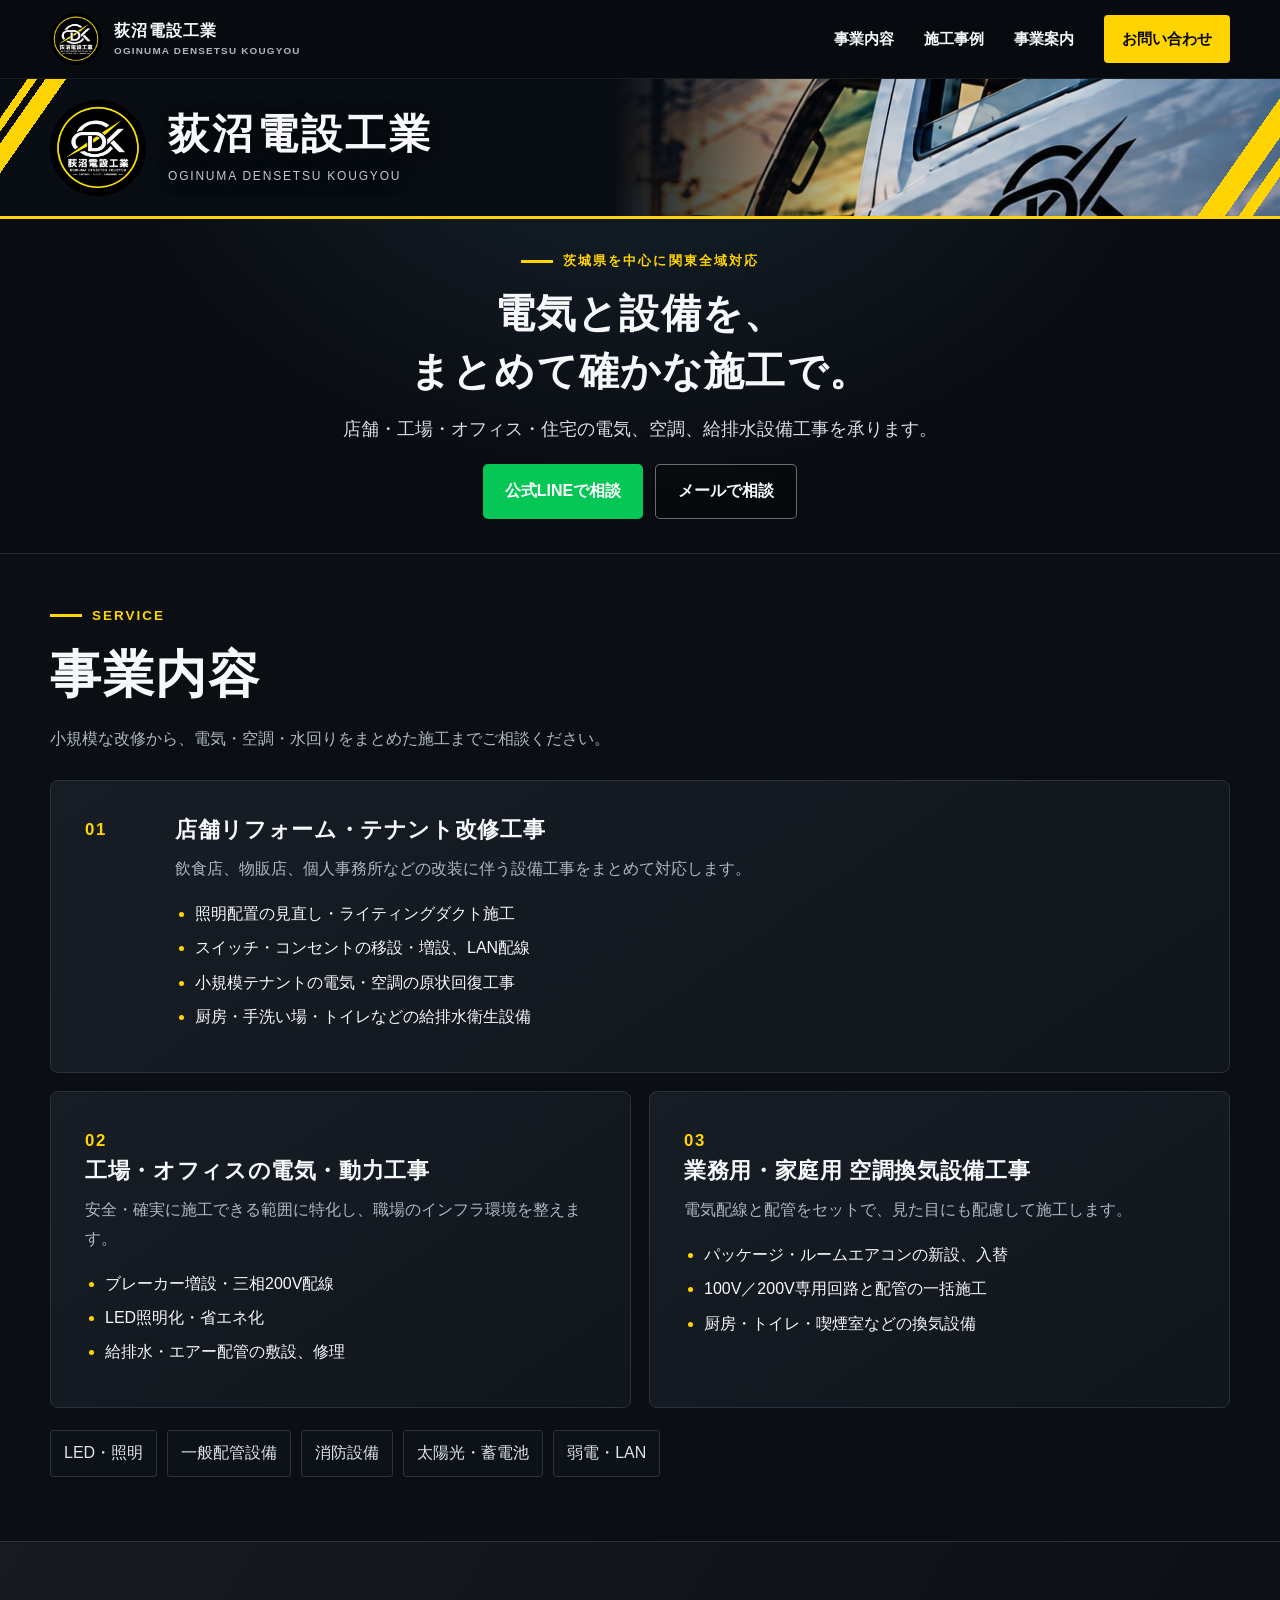
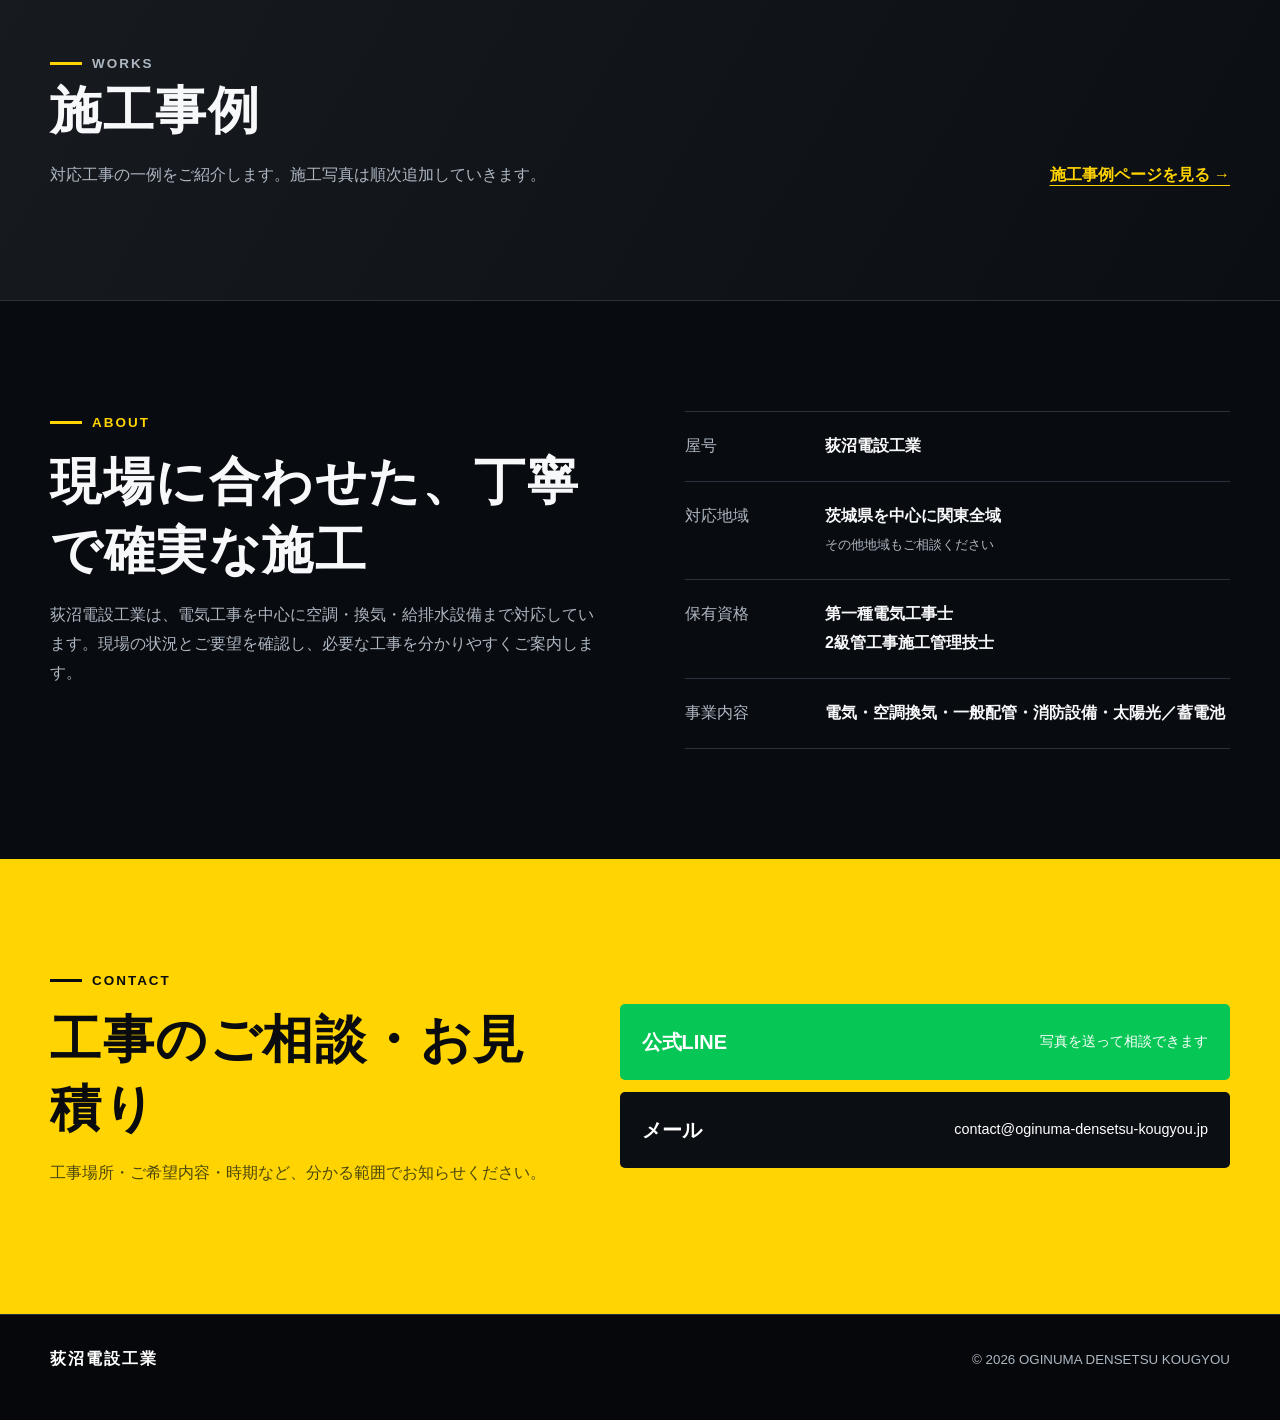
==== commit 4e7285af: "Add files via upload" ====
--- a/index.html
+++ b/index.html
@@ -7,7 +7,7 @@
   <meta name="description" content="茨城県を中心に関東全域で、店舗・テナント改修、電気・動力、空調換気、給排水設備工事に対応する荻沼電設工業です。">
   <meta name="theme-color" content="#080b0f">
   <link rel="icon" type="image/svg+xml" href="data:image/svg+xml,%3Csvg xmlns='http://www.w3.org/2000/svg' viewBox='0 0 64 64'%3E%3Crect width='64' height='64' rx='12' fill='%23080b0f'/%3E%3Cpath d='M37 5 13 36h16l-3 23 25-34H35z' fill='%23ffd400'/%3E%3C/svg%3E">
-  <link rel="stylesheet" href="style.css?v=brand-redesign-11">
+  <link rel="stylesheet" href="style.css?v=photo-banner-12">
 </head>
 <body>
   <a class="skip-link" href="#main">本文へ移動</a>
--- a/style.css
+++ b/style.css
@@ -154,3 +154,30 @@
 @media (prefers-reduced-motion:reduce){html{scroll-behavior:auto}
 .button{transition:none}
 }
+
+/* Compact photographic brand banner */
+.identity-banner{position:relative;isolation:isolate;height:140px;overflow:hidden;background:#080d13;border-bottom:3px solid var(--yellow)}
+.identity-banner::before{content:"";position:absolute;z-index:-2;inset:0 0 0 48%;background-image:linear-gradient(90deg,#080d13 0%,rgba(8,13,19,.12) 40%,rgba(8,13,19,.12)),url("[data-uri]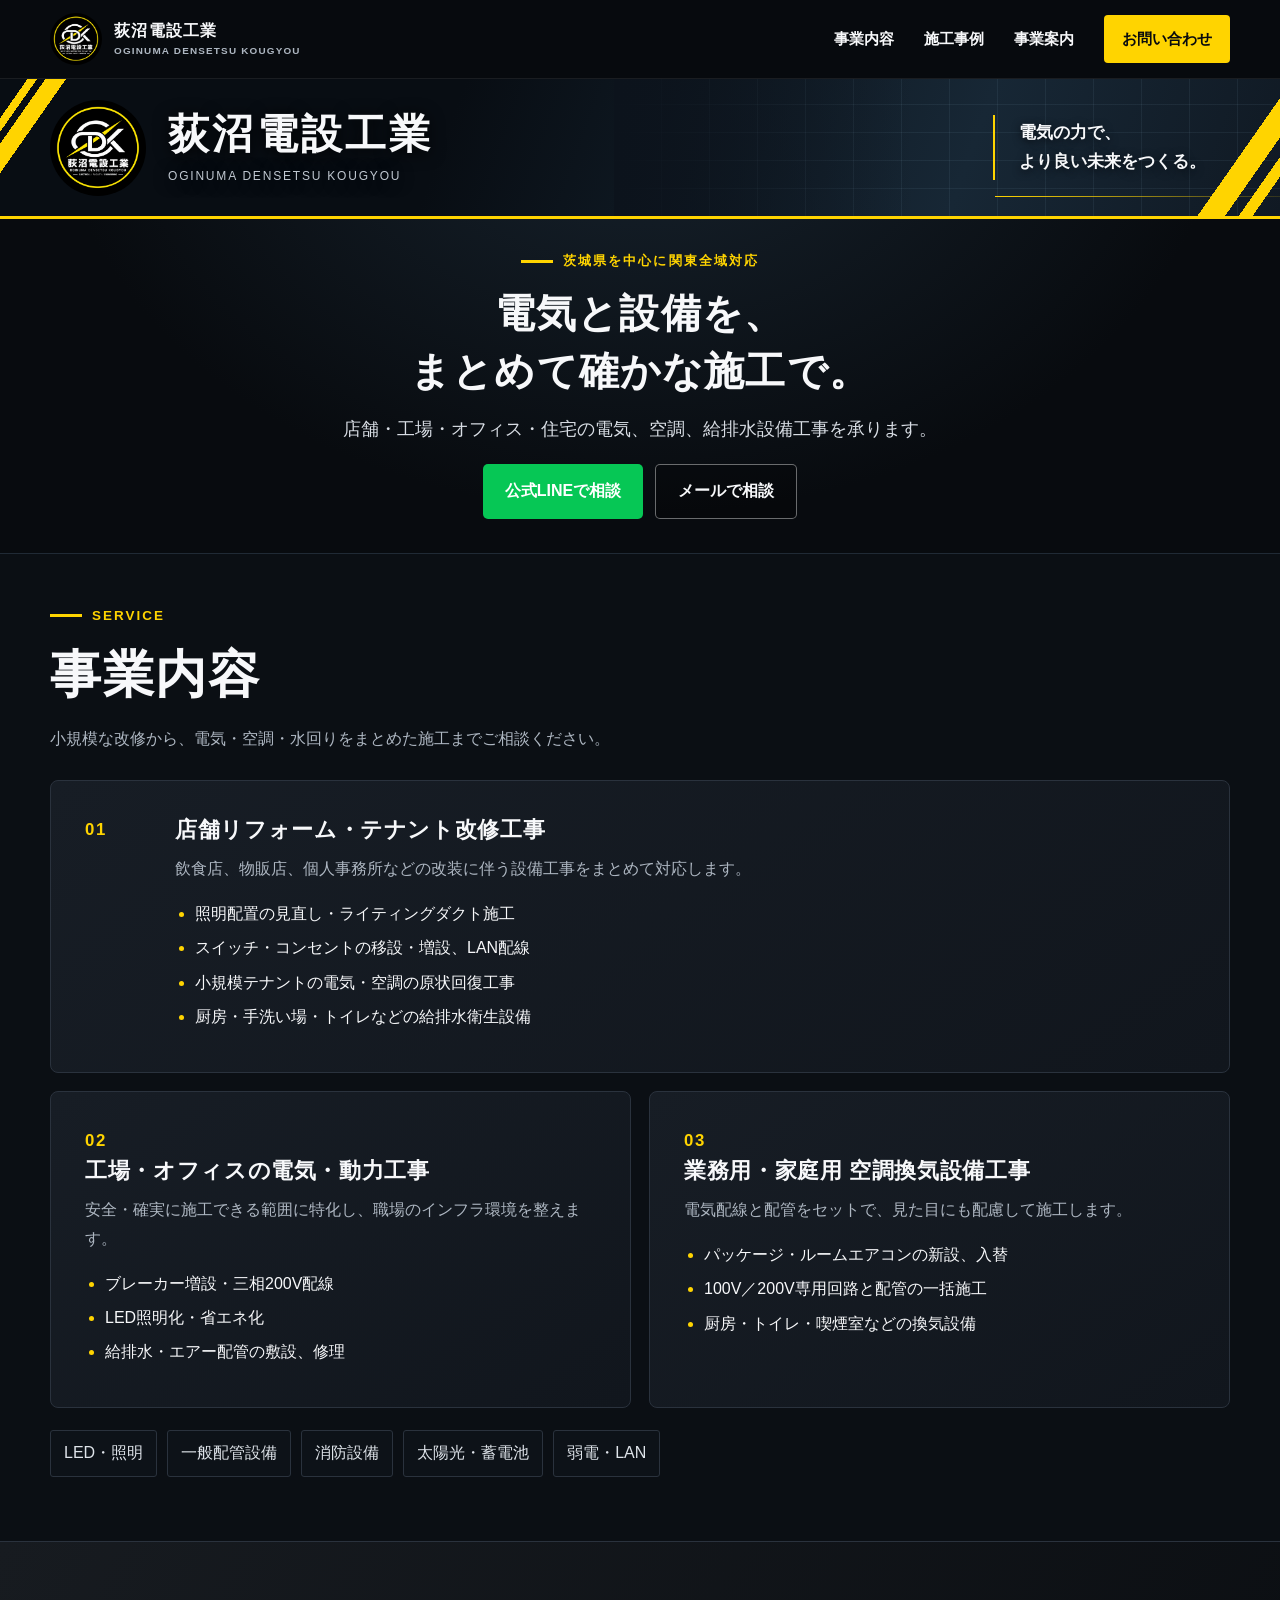
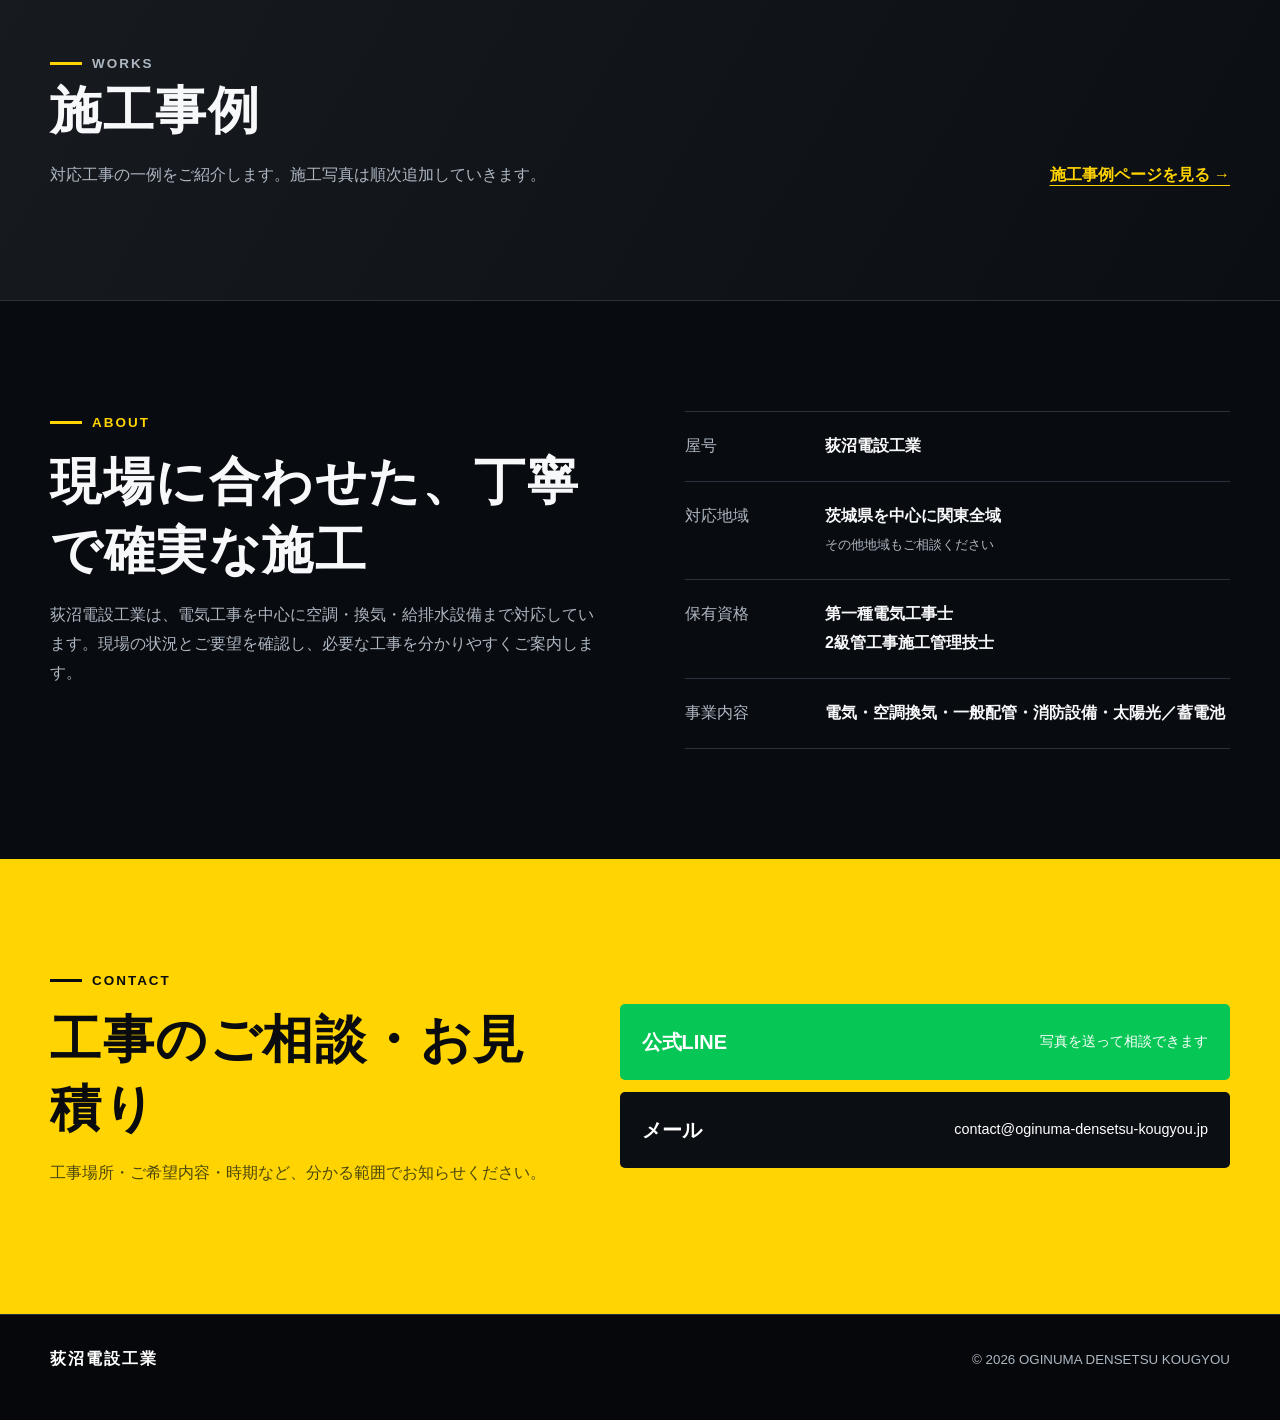
==== commit bf2ba203: "Add files via upload" ====
--- a/index.html
+++ b/index.html
@@ -7,7 +7,7 @@
   <meta name="description" content="茨城県を中心に関東全域で、店舗・テナント改修、電気・動力、空調換気、給排水設備工事に対応する荻沼電設工業です。">
   <meta name="theme-color" content="#080b0f">
   <link rel="icon" type="image/svg+xml" href="data:image/svg+xml,%3Csvg xmlns='http://www.w3.org/2000/svg' viewBox='0 0 64 64'%3E%3Crect width='64' height='64' rx='12' fill='%23080b0f'/%3E%3Cpath d='M37 5 13 36h16l-3 23 25-34H35z' fill='%23ffd400'/%3E%3C/svg%3E">
-  <link rel="stylesheet" href="style.css?v=photo-banner-12">
+  <link rel="stylesheet" href="style.css?v=graphic-banner-13">
 </head>
 <body>
   <a class="skip-link" href="#main">本文へ移動</a>
--- a/style.css
+++ b/style.css
@@ -157,7 +157,7 @@
 
 /* Compact photographic brand banner */
 .identity-banner{position:relative;isolation:isolate;height:140px;overflow:hidden;background:#080d13;border-bottom:3px solid var(--yellow)}
-.identity-banner::before{content:"";position:absolute;z-index:-2;inset:0 0 0 48%;background-image:linear-gradient(90deg,#080d13 0%,rgba(8,13,19,.12) 40%,rgba(8,13,19,.12)),url("[data-uri]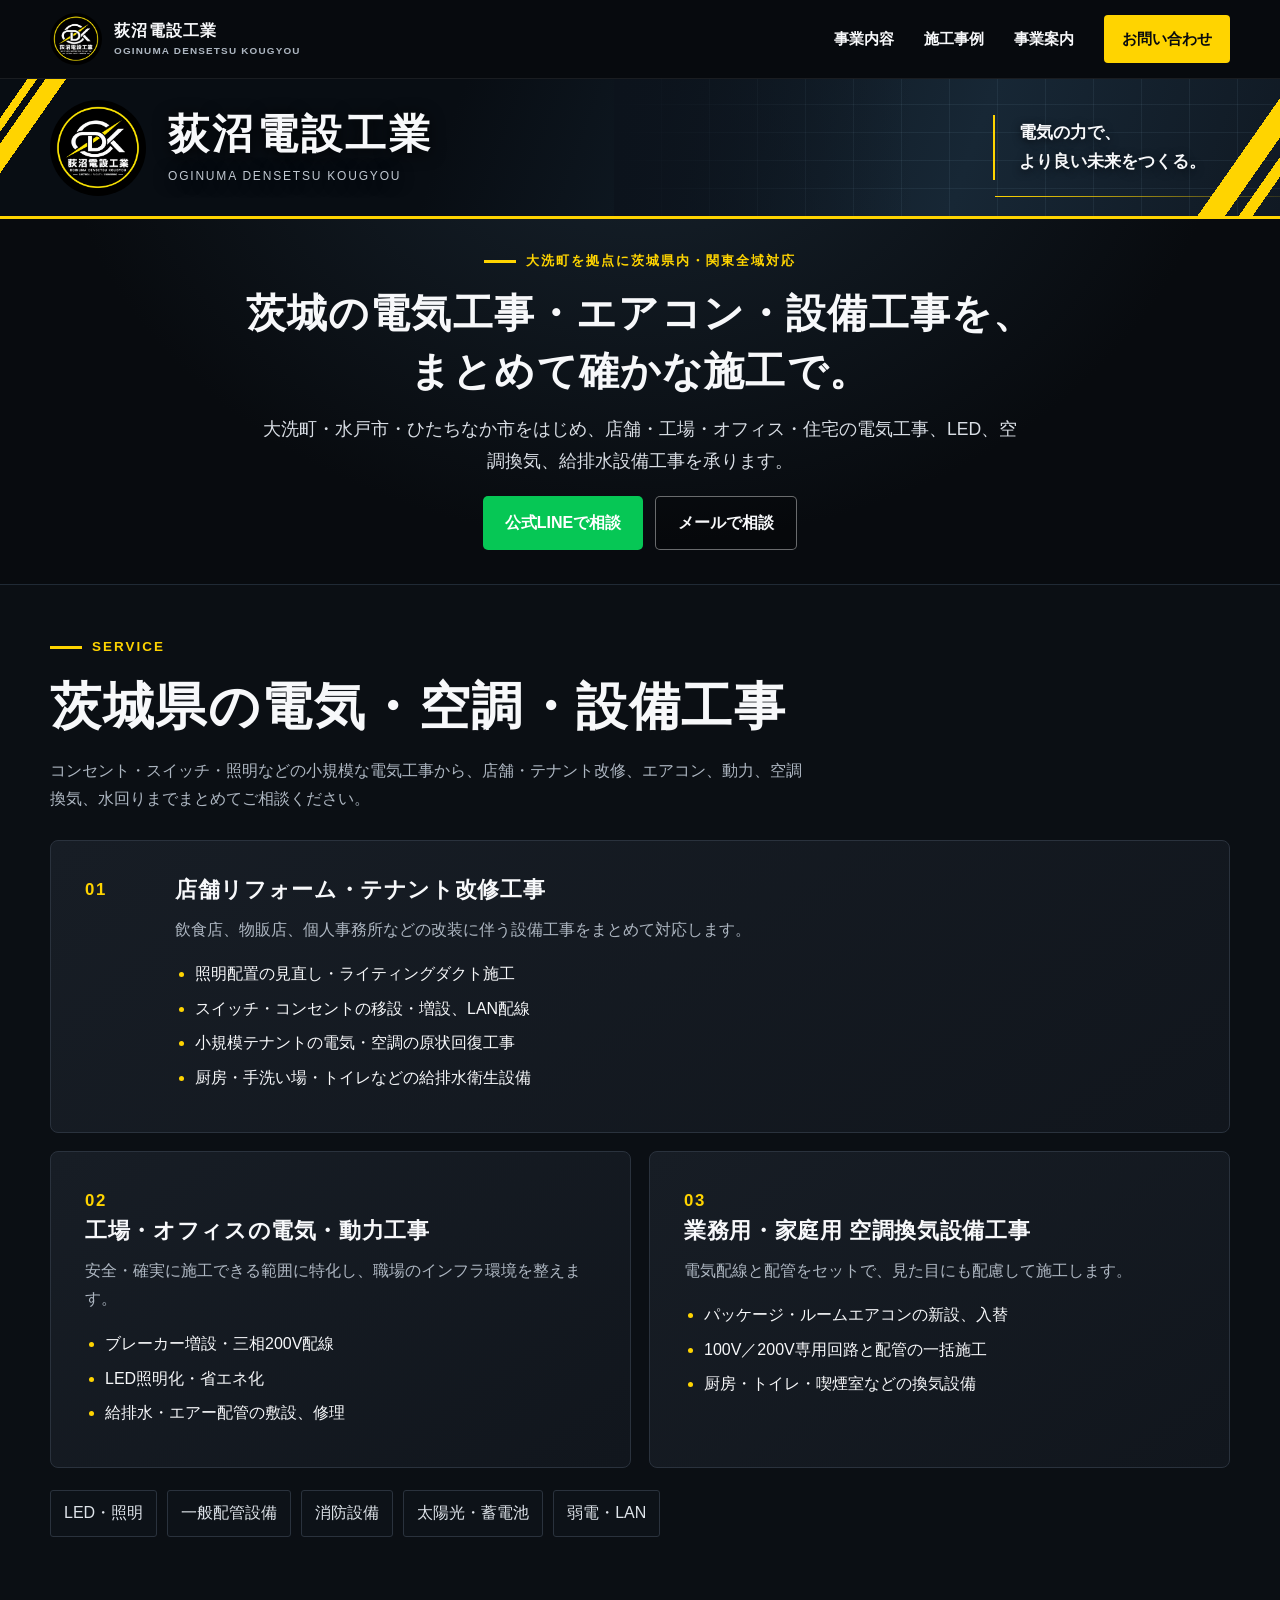
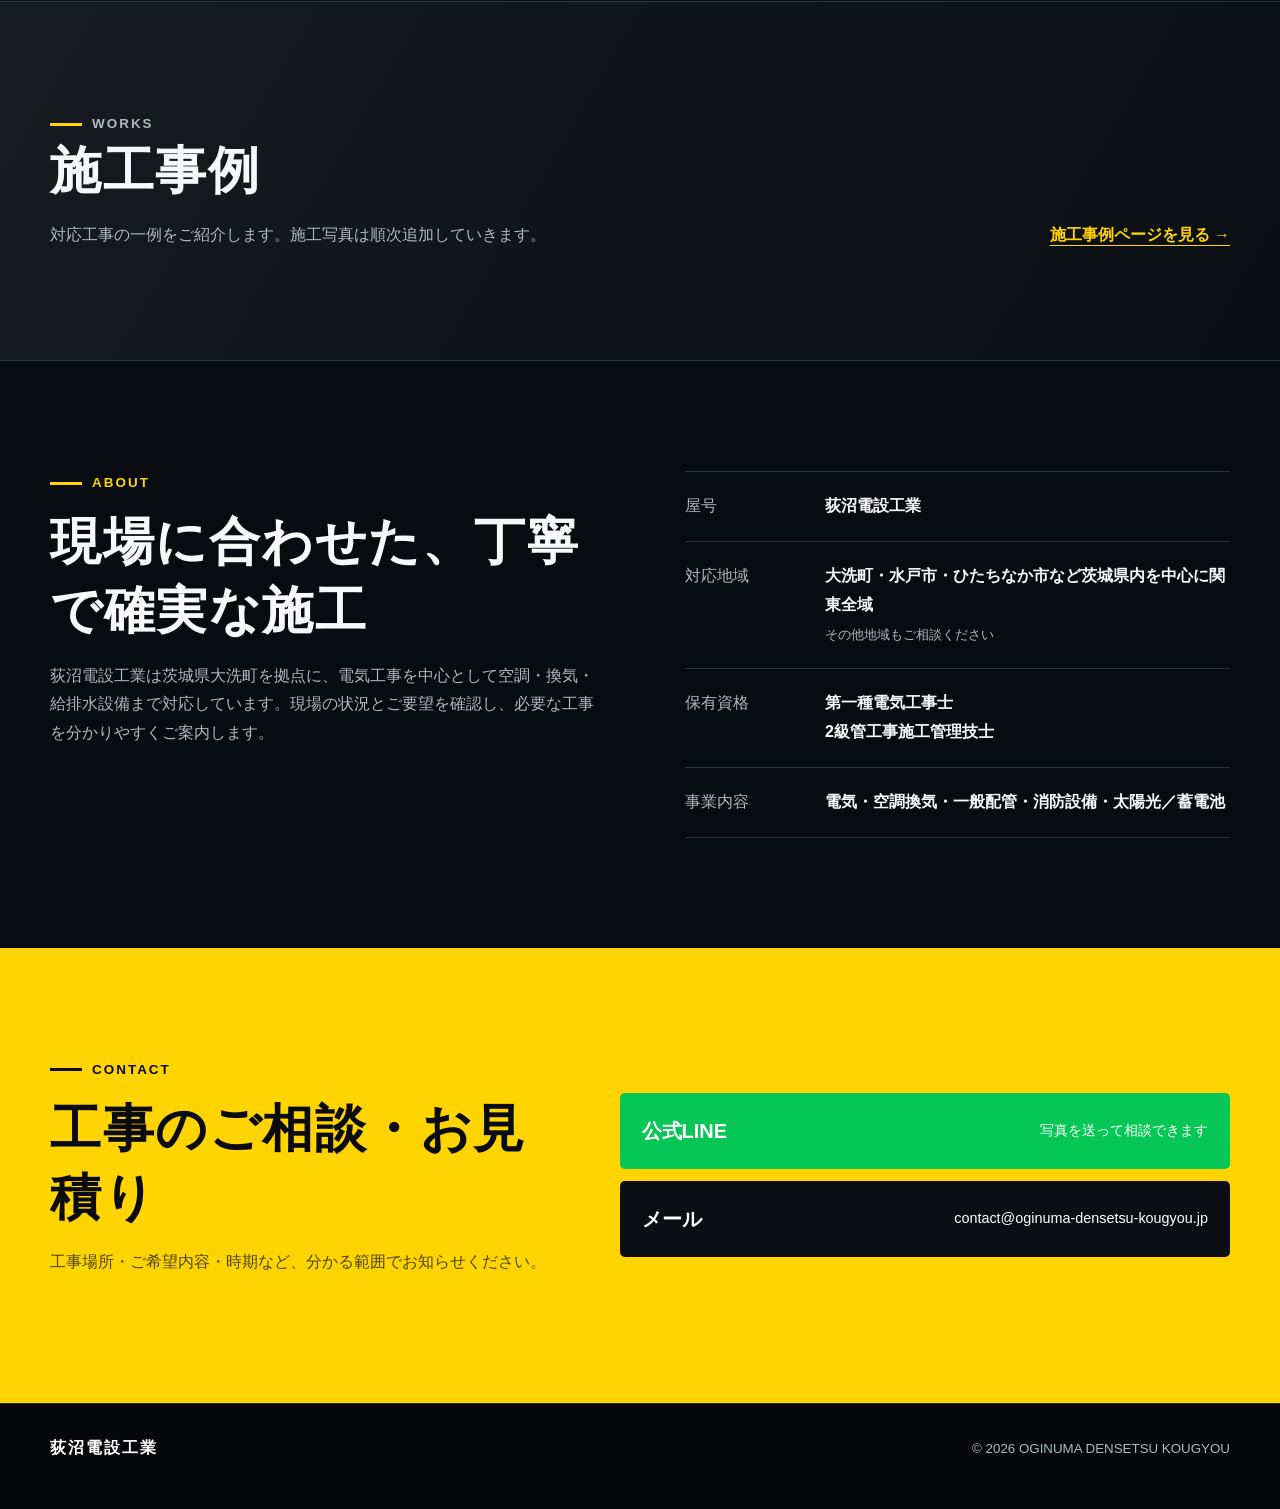
==== commit 232c0628: "Add files via upload" ====
--- a/index.html
+++ b/index.html
@@ -1,13 +1,44 @@
 <!doctype html>
 <html lang="ja">
 <head>
+  <meta name="google-site-verification" content="fDG4Jcg9ppysMPQFwhF35IyJp9Np-z8tBtaIgoQuR84" />
   <meta charset="utf-8">
   <meta name="viewport" content="width=device-width, initial-scale=1">
-  <title>荻沼電設工業｜茨城県の電気・空調・設備工事</title>
-  <meta name="description" content="茨城県を中心に関東全域で、店舗・テナント改修、電気・動力、空調換気、給排水設備工事に対応する荻沼電設工業です。">
+  <title>荻沼電設工業｜大洗・水戸・茨城の電気工事・エアコン・設備工事</title>
+  <meta name="description" content="茨城県大洗町を拠点に、水戸市・ひたちなか市など茨城県内から関東全域まで対応。電気工事、LED照明、エアコン・空調換気、店舗・テナント改修、動力・分電盤、LAN、給排水設備工事は荻沼電設工業へ。">
   <meta name="theme-color" content="#080b0f">
+  <link rel="canonical" href="https://oginuma-densetsu.github.io/">
+  <meta name="robots" content="index,follow,max-image-preview:large">
+  <meta property="og:type" content="website">
+  <meta property="og:locale" content="ja_JP">
+  <meta property="og:site_name" content="荻沼電設工業">
+  <meta property="og:title" content="荻沼電設工業｜大洗・水戸・茨城の電気工事・エアコン・設備工事">
+  <meta property="og:description" content="茨城県大洗町を拠点に、電気工事・LED・エアコン・空調換気・店舗改修・動力・LAN・給排水設備工事に対応。">
+  <meta property="og:url" content="https://oginuma-densetsu.github.io/">
+  <meta property="og:image" content="https://oginuma-densetsu.github.io/images/logo.png">
+  <meta name="twitter:card" content="summary">
   <link rel="icon" type="image/svg+xml" href="data:image/svg+xml,%3Csvg xmlns='http://www.w3.org/2000/svg' viewBox='0 0 64 64'%3E%3Crect width='64' height='64' rx='12' fill='%23080b0f'/%3E%3Cpath d='M37 5 13 36h16l-3 23 25-34H35z' fill='%23ffd400'/%3E%3C/svg%3E">
   <link rel="stylesheet" href="style.css?v=graphic-banner-13">
+  <script type="application/ld+json">
+  {
+    "@context": "https://schema.org",
+    "@type": "Electrician",
+    "name": "荻沼電設工業",
+    "alternateName": "OGINUMA DENSETSU KOUGYOU",
+    "url": "https://oginuma-densetsu.github.io/",
+    "logo": "https://oginuma-densetsu.github.io/images/logo.png",
+    "email": "contact@oginuma-densetsu-kougyou.jp",
+    "description": "茨城県大洗町を拠点に、電気工事、空調換気、店舗・テナント改修、LED、動力、LAN、給排水設備などに対応する電気工事事業者です。",
+    "areaServed": [
+      {"@type":"City","name":"大洗町"},
+      {"@type":"City","name":"水戸市"},
+      {"@type":"City","name":"ひたちなか市"},
+      {"@type":"AdministrativeArea","name":"茨城県"},
+      {"@type":"AdministrativeArea","name":"関東地方"}
+    ],
+    "knowsAbout": ["電気工事","LED照明工事","エアコン工事","空調換気設備工事","店舗・テナント改修","動力工事","分電盤・ブレーカー工事","弱電・LAN配線","給排水設備工事","太陽光・蓄電池"]
+  }
+  </script>
 </head>
 <body>
   <a class="skip-link" href="#main">本文へ移動</a>
@@ -37,9 +68,9 @@
         </div>
       </div>
       <div class="container hero-content">
-        <p class="eyebrow">茨城県を中心に関東全域対応</p>
-        <h1 id="hero-title">電気と設備を、<br>まとめて確かな施工で。</h1>
-        <p>店舗・工場・オフィス・住宅の電気、空調、給排水設備工事を承ります。</p>
+        <p class="eyebrow">大洗町を拠点に茨城県内・関東全域対応</p>
+        <h1 id="hero-title">茨城の電気工事・エアコン・設備工事を、<br>まとめて確かな施工で。</h1>
+        <p>大洗町・水戸市・ひたちなか市をはじめ、店舗・工場・オフィス・住宅の電気工事、LED、空調換気、給排水設備工事を承ります。</p>
         <div class="button-row">
           <a class="button button-line" href="https://lin.ee/7Vu7GOu" target="_blank" rel="noopener">公式LINEで相談</a>
           <a class="button button-ghost" href="mailto:contact@oginuma-densetsu-kougyou.jp">メールで相談</a>
@@ -51,8 +82,8 @@
       <div class="container">
         <div class="section-heading">
           <p class="eyebrow">SERVICE</p>
-          <h2>事業内容</h2>
-          <p>小規模な改修から、電気・空調・水回りをまとめた施工までご相談ください。</p>
+          <h2>茨城県の電気・空調・設備工事</h2>
+          <p>コンセント・スイッチ・照明などの小規模な電気工事から、店舗・テナント改修、エアコン、動力、空調換気、水回りまでまとめてご相談ください。</p>
         </div>
         <div class="service-grid">
           <article class="service-card service-card-wide">
@@ -111,11 +142,11 @@
         <div>
           <p class="eyebrow">ABOUT</p>
           <h2>現場に合わせた、丁寧で確実な施工</h2>
-          <p>荻沼電設工業は、電気工事を中心に空調・換気・給排水設備まで対応しています。現場の状況とご要望を確認し、必要な工事を分かりやすくご案内します。</p>
+          <p>荻沼電設工業は茨城県大洗町を拠点に、電気工事を中心として空調・換気・給排水設備まで対応しています。現場の状況とご要望を確認し、必要な工事を分かりやすくご案内します。</p>
         </div>
         <dl class="about-list">
           <div><dt>屋号</dt><dd>荻沼電設工業</dd></div>
-          <div><dt>対応地域</dt><dd>茨城県を中心に関東全域<br><small>その他地域もご相談ください</small></dd></div>
+          <div><dt>対応地域</dt><dd>大洗町・水戸市・ひたちなか市など茨城県内を中心に関東全域<br><small>その他地域もご相談ください</small></dd></div>
           <div><dt>保有資格</dt><dd>第一種電気工事士<br>2級管工事施工管理技士</dd></div>
           <div><dt>事業内容</dt><dd>電気・空調換気・一般配管・消防設備・太陽光／蓄電池</dd></div>
         </dl>
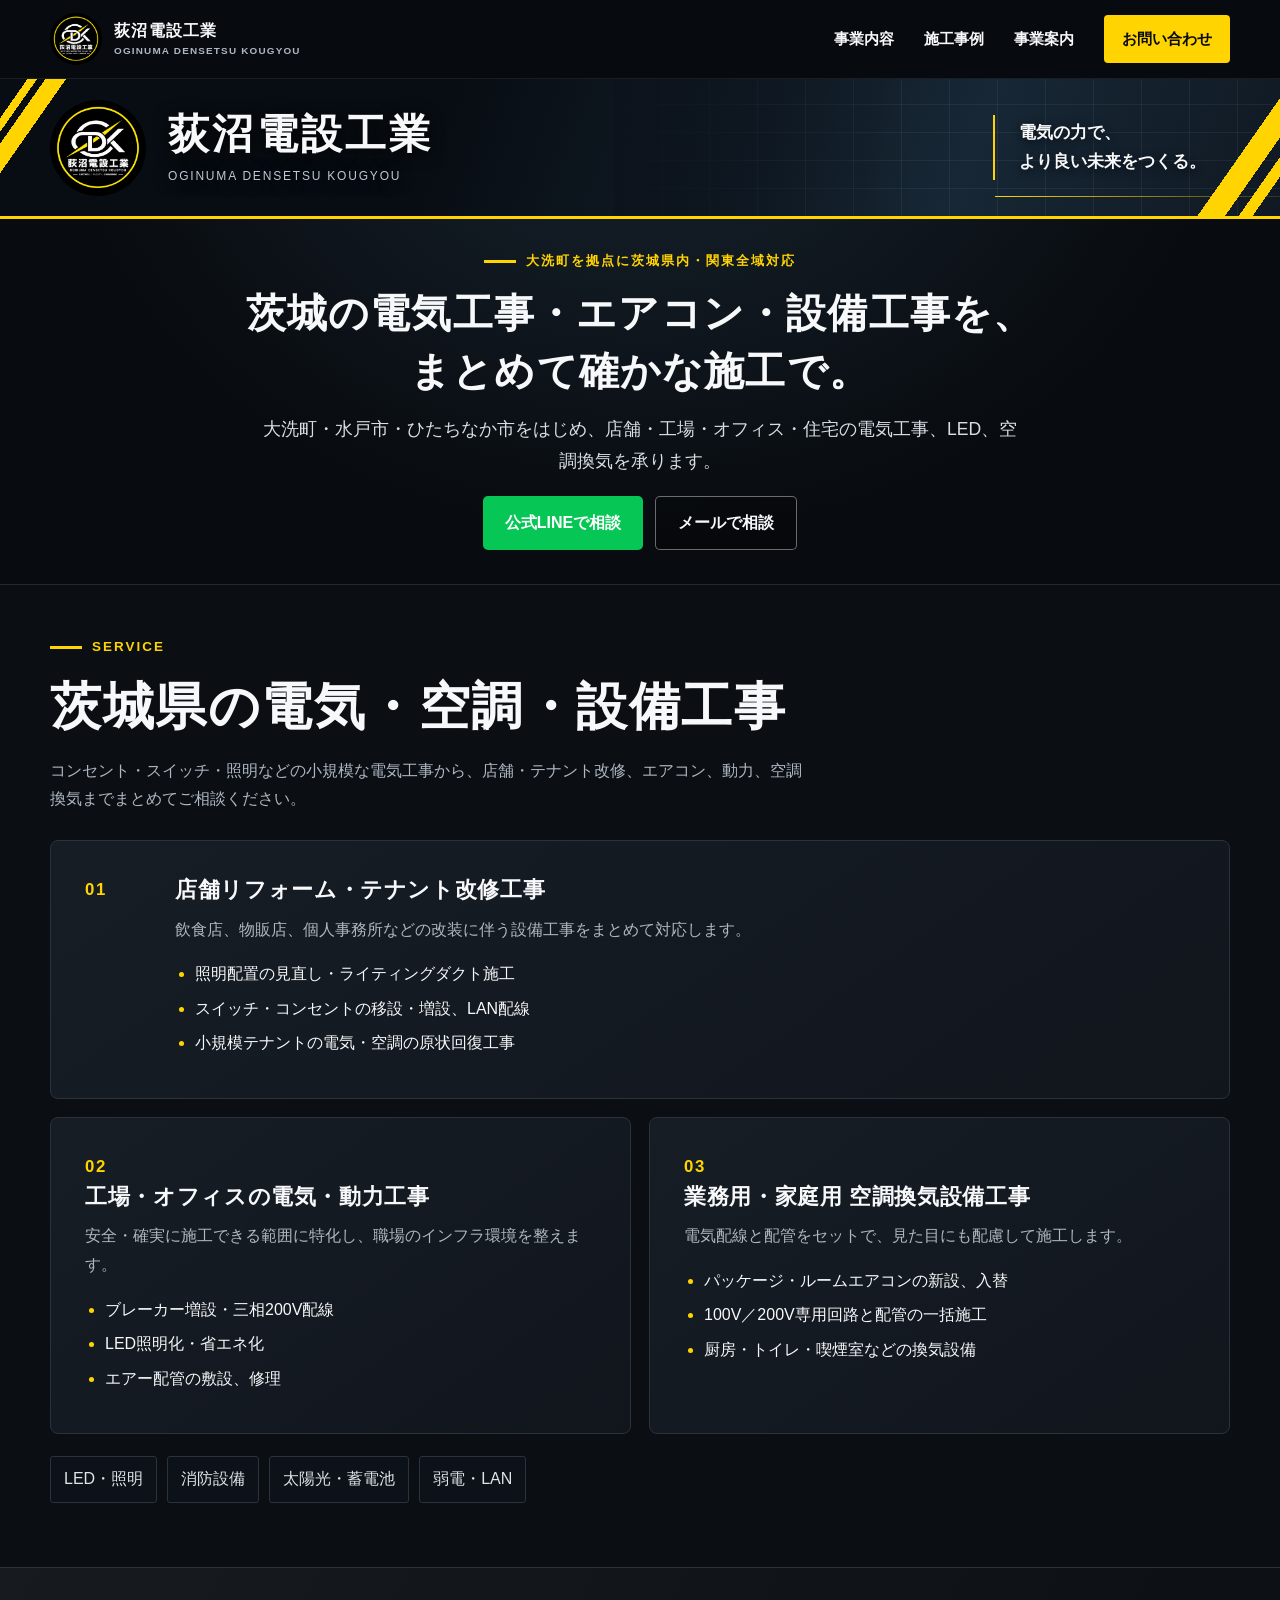
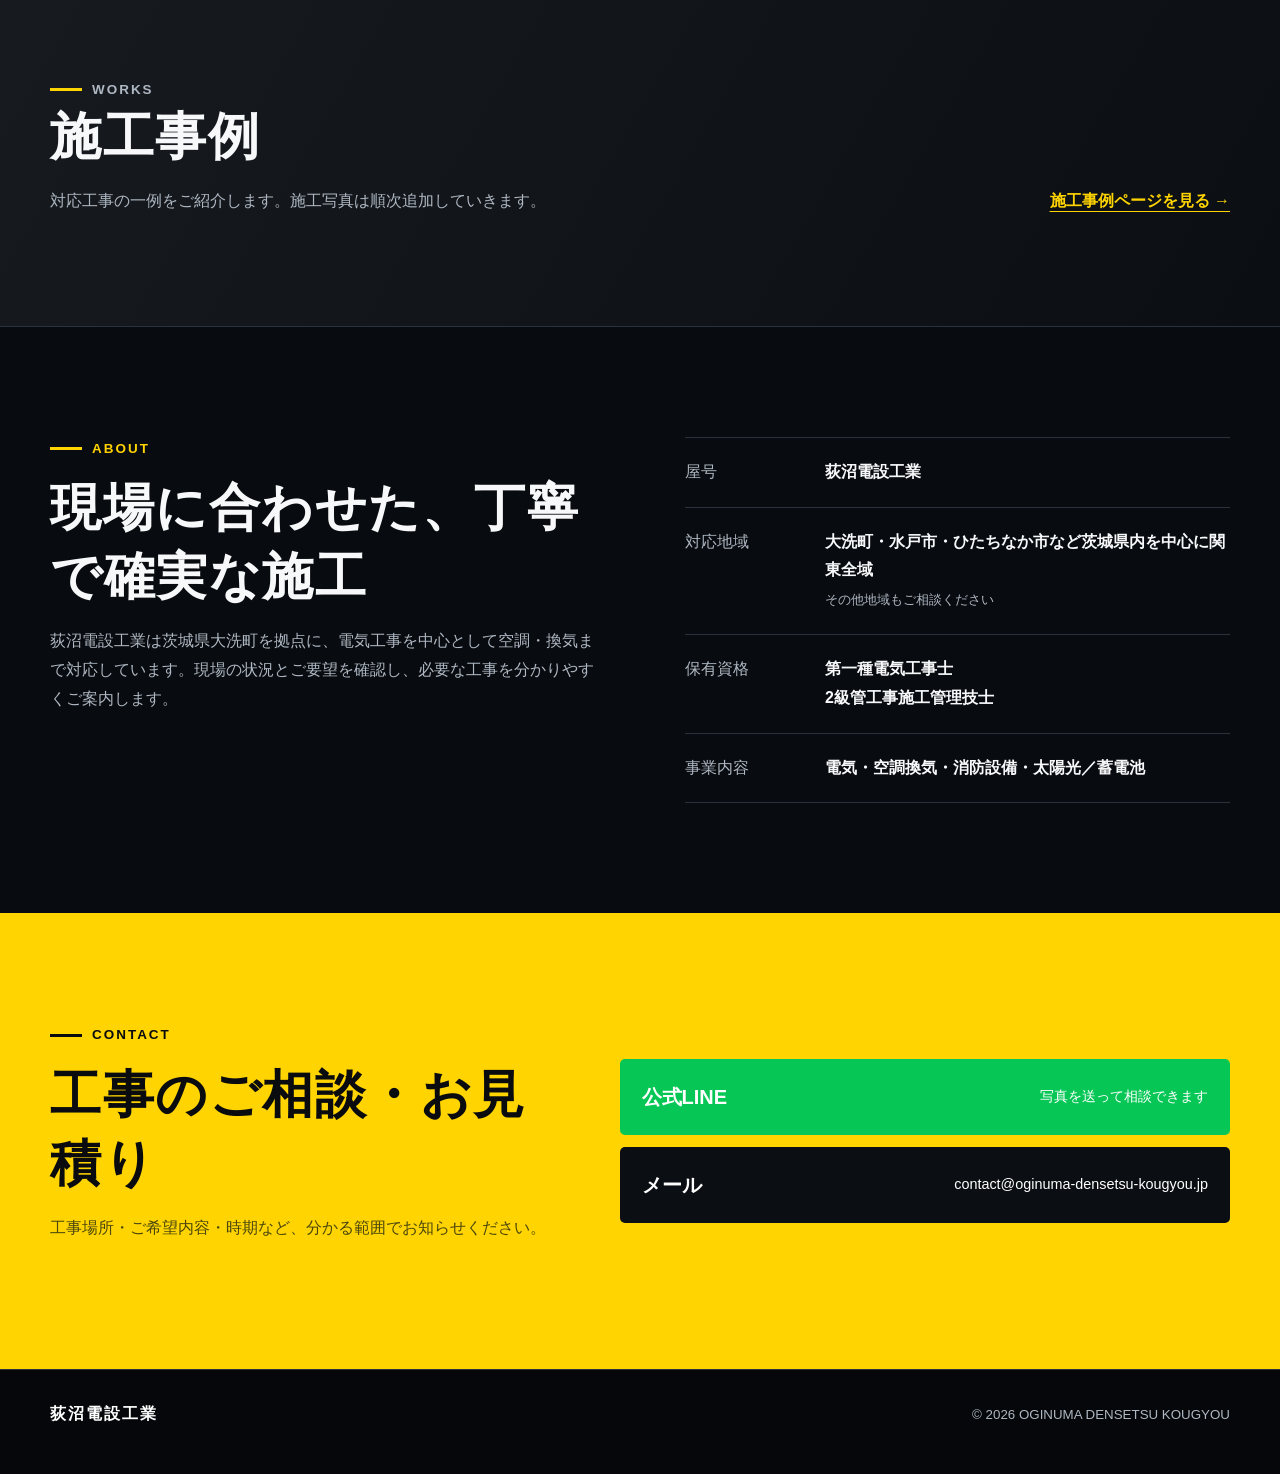
==== commit 969aabb9: "Remove plumbing service mentions from index.html" ====
--- a/index.html
+++ b/index.html
@@ -5,7 +5,7 @@
   <meta charset="utf-8">
   <meta name="viewport" content="width=device-width, initial-scale=1">
   <title>荻沼電設工業｜大洗・水戸・茨城の電気工事・エアコン・設備工事</title>
-  <meta name="description" content="茨城県大洗町を拠点に、水戸市・ひたちなか市など茨城県内から関東全域まで対応。電気工事、LED照明、エアコン・空調換気、店舗・テナント改修、動力・分電盤、LAN、給排水設備工事は荻沼電設工業へ。">
+  <meta name="description" content="茨城県大洗町を拠点に、水戸市・ひたちなか市など茨城県内から関東全域まで対応。電気工事、LED照明、エアコン・空調換気、店舗・テナント改修、動力・分電盤、LANは荻沼電設工業へ。">
   <meta name="theme-color" content="#080b0f">
   <link rel="canonical" href="https://oginuma-densetsu.github.io/">
   <meta name="robots" content="index,follow,max-image-preview:large">
@@ -13,7 +13,7 @@
   <meta property="og:locale" content="ja_JP">
   <meta property="og:site_name" content="荻沼電設工業">
   <meta property="og:title" content="荻沼電設工業｜大洗・水戸・茨城の電気工事・エアコン・設備工事">
-  <meta property="og:description" content="茨城県大洗町を拠点に、電気工事・LED・エアコン・空調換気・店舗改修・動力・LAN・給排水設備工事に対応。">
+  <meta property="og:description" content="茨城県大洗町を拠点に、電気工事・LED・エアコン・空調換気・店舗改修・動力・LANに対応。">
   <meta property="og:url" content="https://oginuma-densetsu.github.io/">
   <meta property="og:image" content="https://oginuma-densetsu.github.io/images/logo.png">
   <meta name="twitter:card" content="summary">
@@ -28,7 +28,7 @@
     "url": "https://oginuma-densetsu.github.io/",
     "logo": "https://oginuma-densetsu.github.io/images/logo.png",
     "email": "contact@oginuma-densetsu-kougyou.jp",
-    "description": "茨城県大洗町を拠点に、電気工事、空調換気、店舗・テナント改修、LED、動力、LAN、給排水設備などに対応する電気工事事業者です。",
+    "description": "茨城県大洗町を拠点に、電気工事、空調換気、店舗・テナント改修、LED、動力、LANなどに対応する電気工事事業者です。",
     "areaServed": [
       {"@type":"City","name":"大洗町"},
       {"@type":"City","name":"水戸市"},
@@ -36,7 +36,7 @@
       {"@type":"AdministrativeArea","name":"茨城県"},
       {"@type":"AdministrativeArea","name":"関東地方"}
     ],
-    "knowsAbout": ["電気工事","LED照明工事","エアコン工事","空調換気設備工事","店舗・テナント改修","動力工事","分電盤・ブレーカー工事","弱電・LAN配線","給排水設備工事","太陽光・蓄電池"]
+    "knowsAbout": ["電気工事","LED照明工事","エアコン工事","空調換気設備工事","店舗・テナント改修","動力工事","分電盤・ブレーカー工事","弱電・LAN配線","太陽光・蓄電池"]
   }
   </script>
 </head>
@@ -70,7 +70,7 @@
       <div class="container hero-content">
         <p class="eyebrow">大洗町を拠点に茨城県内・関東全域対応</p>
         <h1 id="hero-title">茨城の電気工事・エアコン・設備工事を、<br>まとめて確かな施工で。</h1>
-        <p>大洗町・水戸市・ひたちなか市をはじめ、店舗・工場・オフィス・住宅の電気工事、LED、空調換気、給排水設備工事を承ります。</p>
+        <p>大洗町・水戸市・ひたちなか市をはじめ、店舗・工場・オフィス・住宅の電気工事、LED、空調換気を承ります。</p>
         <div class="button-row">
           <a class="button button-line" href="https://lin.ee/7Vu7GOu" target="_blank" rel="noopener">公式LINEで相談</a>
           <a class="button button-ghost" href="mailto:contact@oginuma-densetsu-kougyou.jp">メールで相談</a>
@@ -83,7 +83,7 @@
         <div class="section-heading">
           <p class="eyebrow">SERVICE</p>
           <h2>茨城県の電気・空調・設備工事</h2>
-          <p>コンセント・スイッチ・照明などの小規模な電気工事から、店舗・テナント改修、エアコン、動力、空調換気、水回りまでまとめてご相談ください。</p>
+          <p>コンセント・スイッチ・照明などの小規模な電気工事から、店舗・テナント改修、エアコン、動力、空調換気までまとめてご相談ください。</p>
         </div>
         <div class="service-grid">
           <article class="service-card service-card-wide">
@@ -95,7 +95,6 @@
                 <li>照明配置の見直し・ライティングダクト施工</li>
                 <li>スイッチ・コンセントの移設・増設、LAN配線</li>
                 <li>小規模テナントの電気・空調の原状回復工事</li>
-                <li>厨房・手洗い場・トイレなどの給排水衛生設備</li>
               </ul>
             </div>
           </article>
@@ -106,7 +105,7 @@
             <ul>
               <li>ブレーカー増設・三相200V配線</li>
               <li>LED照明化・省エネ化</li>
-              <li>給排水・エアー配管の敷設、修理</li>
+              <li>エアー配管の敷設、修理</li>
             </ul>
           </article>
           <article class="service-card">
@@ -121,7 +120,7 @@
           </article>
         </div>
         <div class="service-tags" aria-label="その他の対応工事">
-          <span>LED・照明</span><span>一般配管設備</span><span>消防設備</span><span>太陽光・蓄電池</span><span>弱電・LAN</span>
+          <span>LED・照明</span><span>消防設備</span><span>太陽光・蓄電池</span><span>弱電・LAN</span>
         </div>
       </div>
     </section>
@@ -142,13 +141,13 @@
         <div>
           <p class="eyebrow">ABOUT</p>
           <h2>現場に合わせた、丁寧で確実な施工</h2>
-          <p>荻沼電設工業は茨城県大洗町を拠点に、電気工事を中心として空調・換気・給排水設備まで対応しています。現場の状況とご要望を確認し、必要な工事を分かりやすくご案内します。</p>
+          <p>荻沼電設工業は茨城県大洗町を拠点に、電気工事を中心として空調・換気まで対応しています。現場の状況とご要望を確認し、必要な工事を分かりやすくご案内します。</p>
         </div>
         <dl class="about-list">
           <div><dt>屋号</dt><dd>荻沼電設工業</dd></div>
           <div><dt>対応地域</dt><dd>大洗町・水戸市・ひたちなか市など茨城県内を中心に関東全域<br><small>その他地域もご相談ください</small></dd></div>
           <div><dt>保有資格</dt><dd>第一種電気工事士<br>2級管工事施工管理技士</dd></div>
-          <div><dt>事業内容</dt><dd>電気・空調換気・一般配管・消防設備・太陽光／蓄電池</dd></div>
+          <div><dt>事業内容</dt><dd>電気・空調換気・消防設備・太陽光／蓄電池</dd></div>
         </dl>
       </div>
     </section>
